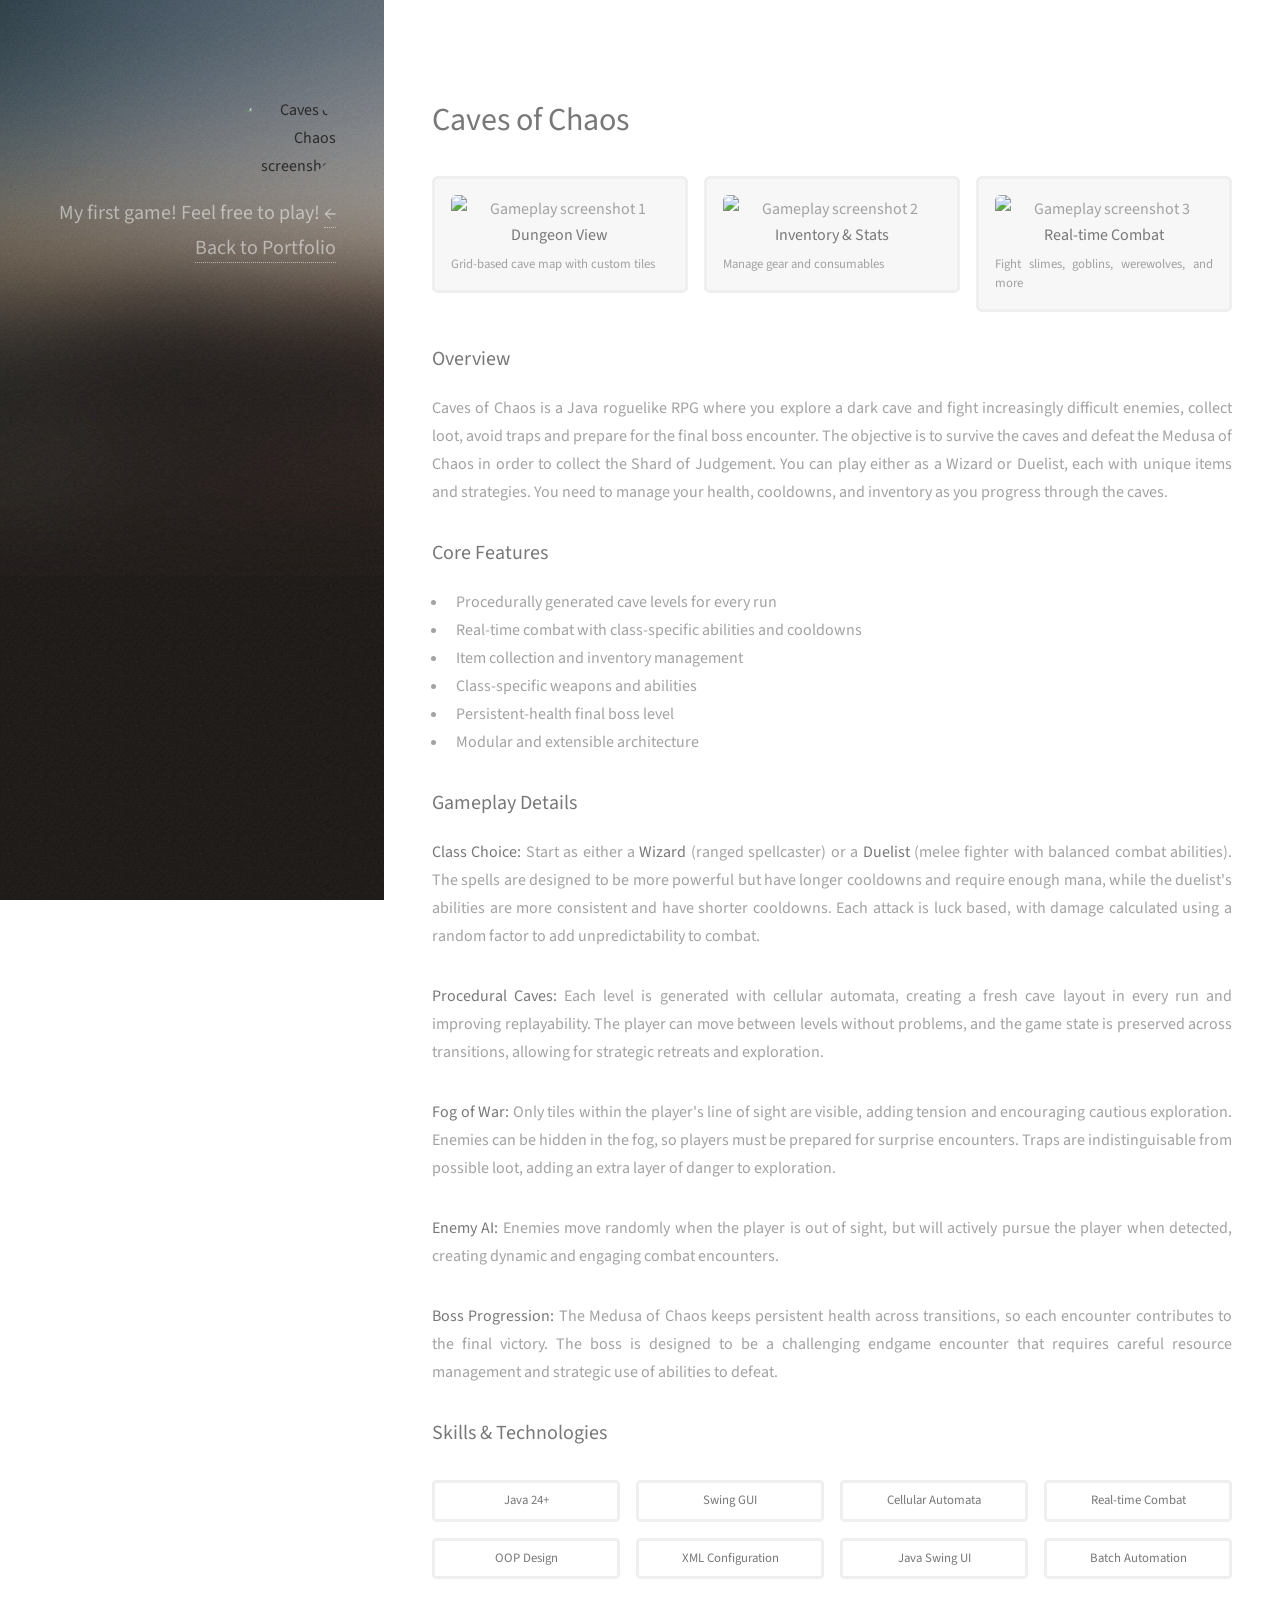
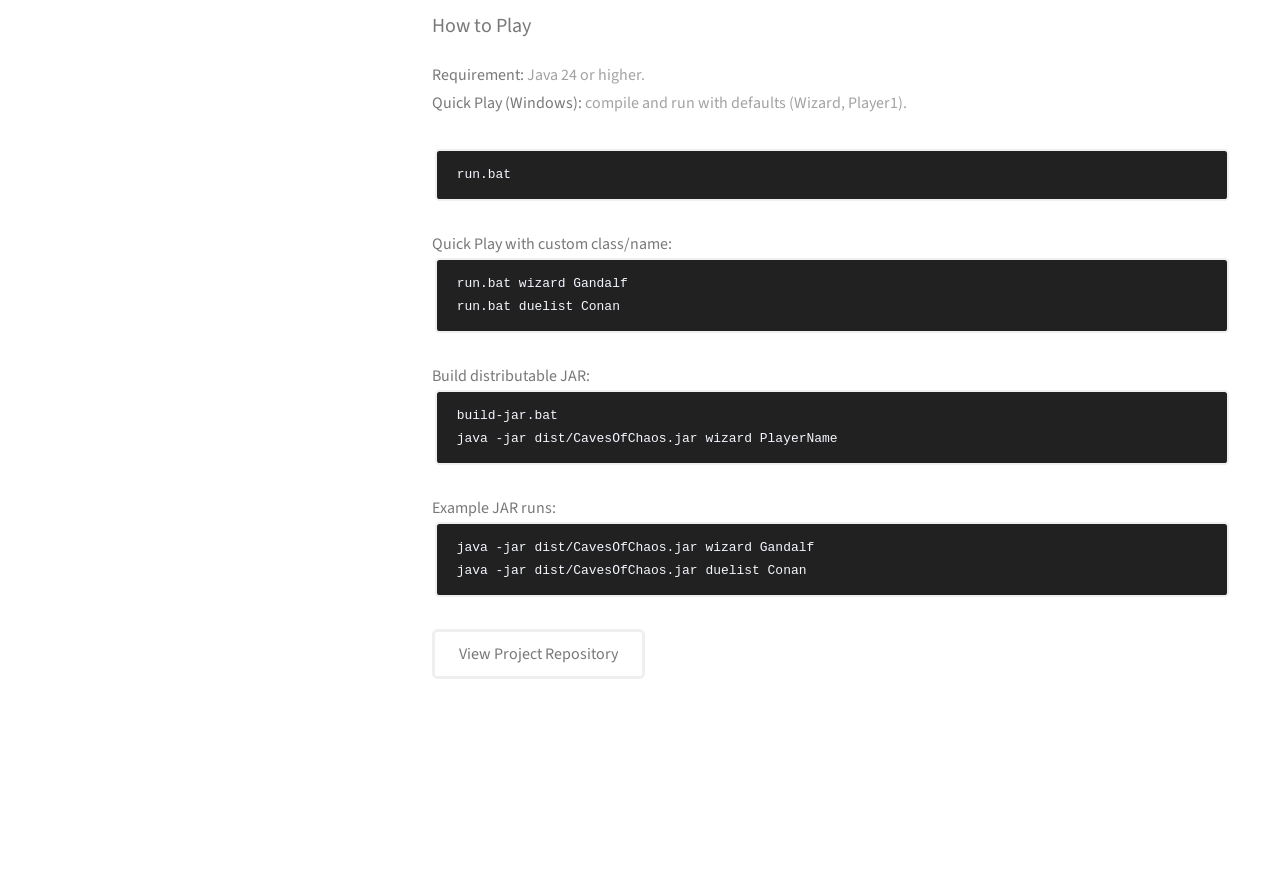
==== projects/caves-of-chaos.html @ 9eac9cd5 "Improve formatting and readability in How to Play section" ====
<!DOCTYPE HTML>
<html>
	<head>
		<title>Caves of Chaos - Java RPG Game</title>
		<meta charset="utf-8" />
		<meta name="viewport" content="width=device-width, initial-scale=1, user-scalable=no" />
		<link rel="stylesheet" href="../assets/css/main.css" />
	</head>
	<body class="is-preload">

		<!-- Header -->
		<header id="header">
			<div class="inner">
				<a href="../index.html" class="image avatar">
					<img src="../images/caves-of-chaos/icon.jpg" alt="Caves of Chaos screenshot" />
				</a>
				<h1>
					My first game! <br />
					Feel free to play! <br />
					<a href="../index.html">← Back to Portfolio</a>
				</h1>
			</div>
		</header>

		<!-- Main -->
		<div id="main">

			<!-- Project Details -->
			<section id="project">
				<div class="row">
					<!-- Right Column - Project Content -->
					<div class="col-12">
						<!-- Game Title -->
						<header class="major">
							<h2>Caves of Chaos</h2>
						</header>

						<!-- Screenshots (3 thumbnails in a row) -->
						<div class="row gtr-50 gtr-uniform">
							<article class="col-4 work-item">
									<a href="../images/caves-of-chaos/gameplay1.jpg" class="image fit thumb popup">
										<img src="../images/caves-of-chaos/gameplay1.jpg" alt="Gameplay screenshot 1" />
									<h3>Dungeon View</h3>
									<p>Grid‑based cave map with custom tiles</p>
								</a>
							</article>
							<article class="col-4 work-item">
									<a href="../images/caves-of-chaos/gameplay2.jpg" class="image fit thumb popup">
										<img src="../images/caves-of-chaos/gameplay2.jpg" alt="Gameplay screenshot 2" />
									<h3>Inventory & Stats</h3>
									<p>Manage gear and consumables</p>
								</a>
							</article>
							<article class="col-4 work-item">
									<a href="../images/caves-of-chaos/gameplay3.jpg" class="image fit thumb popup">
										<img src="../images/caves-of-chaos/gameplay3.jpg" alt="Gameplay screenshot 3" />
									<h3>Real-time Combat</h3>
									<p>Fight slimes, goblins, werewolves, and more</p>
								</a>
							</article>
						</div>

						<h3>Overview</h3>
						<p>
							Caves of Chaos is a Java roguelike RPG where you 
							explore a dark cave and fight increasingly difficult enemies, 
							collect loot, avoid traps and prepare for the final boss encounter. 
							The objective is to survive the caves and defeat the Medusa of Chaos
							in order to collect the Shard of Judgement.
							You can play either as a Wizard or Duelist, each with unique items and strategies.
							You need to manage your health, cooldowns, and inventory as you progress through the caves.
						</p>

						<h3>Core Features</h3>
						<ul>
							<li>Procedurally generated cave levels for every run</li>
							<li>Real-time combat with class-specific abilities and cooldowns</li>
							<li>Item collection and inventory management</li>
							<li>Class-specific weapons and abilities</li>
							<li>Persistent-health final boss level</li>
							<li>Modular and extensible architecture</li>
						</ul>

						<h3>Gameplay Details</h3>
						<p>
							<strong>Class Choice:</strong> 
							Start as either a <strong>Wizard</strong> (ranged spellcaster) 
							or a <strong>Duelist</strong> (melee fighter with balanced combat abilities).
							The spells are designed to be more powerful but have longer cooldowns and require
							enough mana, while the duelist's abilities are more consistent and have shorter cooldowns.
							Each attack is luck based, with damage calculated using a random factor to add unpredictability to combat.
						</p>
						<p>
							<strong>Procedural Caves:</strong> 
							Each level is generated with cellular automata, 
							creating a fresh cave layout in every run and improving replayability.
							The player can move between levels without problems, 
							and the game state is preserved across transitions, 
							allowing for strategic retreats and exploration.
						</p>
						<p>
							<strong>Fog of War:</strong> 
							Only tiles within the player's line of sight are visible, 
							adding tension and encouraging cautious exploration.
							Enemies can be hidden in the fog, so players must be prepared for surprise encounters.
							Traps are indistinguisable from possible loot, adding an extra layer of danger to exploration.
						</p>
						<p>
							<strong>Enemy AI:</strong> 
							Enemies move randomly when the player is out of sight, 
							but will actively pursue the player when detected, 
							creating dynamic and engaging combat encounters.
						</p>
						<p>
							<strong>Boss Progression:</strong> 
							The Medusa of Chaos keeps persistent health 
							across transitions, so each encounter contributes to the final victory.
							The boss is designed to be a challenging endgame encounter that 
							requires careful resource management and strategic use of abilities to defeat.
						</p>

						<!-- Skills as Buttons -->
						<h3>Skills & Technologies</h3>
						<p>
							<div class="row gtr-50 gtr-uniform">
							<div class="col-3 col-6-medium col-12-small">
								<a class="button small fit">Java 24+</a>
							</div>
							<div class="col-3 col-6-medium col-12-small">
								<a class="button small fit">Swing GUI</a>
							</div>
							<div class="col-3 col-6-medium col-12-small">
								<a class="button small fit">Cellular Automata</a>
							</div>
							<div class="col-3 col-6-medium col-12-small">
								<a class="button small fit">Real-time Combat</a>
							</div>
							<div class="col-3 col-6-medium col-12-small">
								<a class="button small fit">OOP Design</a>
							</div>
							<div class="col-3 col-6-medium col-12-small">
								<a class="button small fit">XML Configuration</a>
							</div>
							<div class="col-3 col-6-medium col-12-small">
								<a class="button small fit">Java Swing UI</a>
							</div>
							<div class="col-3 col-6-medium col-12-small">
								<a class="button small fit">Batch Automation</a>
							</div>
						</div>
						</p>
						
						<!-- How to Play -->
						<h3>How to Play</h3>
						<p><strong>Requirement:</strong> Java 24 or higher.<br />
						<strong>Quick Play (Windows):</strong> compile and run with defaults (Wizard, Player1).
						<pre><code class="language-bash">run.bat</code></pre>
						<strong>Quick Play with custom class/name:</strong>
						<pre><code class="language-bash">run.bat wizard Gandalf
run.bat duelist Conan</code></pre>
						<strong>Build distributable JAR:</strong>
						<pre><code class="language-bash">build-jar.bat
java -jar dist/CavesOfChaos.jar wizard PlayerName</code></pre>
						<strong>Example JAR runs:</strong>
						<pre><code class="language-bash">java -jar dist/CavesOfChaos.jar wizard Gandalf
java -jar dist/CavesOfChaos.jar duelist Conan</code></pre>
						</p>
						<ul class="actions">
							<li><a href="https://github.com/marrln/Caves-of-Chaos-JAVA-RPG-GAME" class="button">View Project Repository</a></li>
						</ul>
					</div>
				</div>
			</section>
		</div>

		<!-- Footer -->
			<footer id="footer">
				<div class="inner">
					<ul class="icons">
						<li><a href="https://github.com/marrln" class="icon brands fa-github"><span class="label">Github</span></a></li>
						<li><a href="https://linkedin.com/in/patsimariln" class="icon brands fa-linkedin"><span class="label">LinkedIn</span></a></li>
						<li><a href="mailto:mrlnpts@outlook.com" class="icon solid fa-envelope"><span class="label">Email</span></a></li>
					</ul>
					<ul class="copyright">
						<li>&copy; 2026 Maria Eleni Patsi</li><li>Design: <a href="http://html5up.net">HTML5 UP - Strata</a></li>
					</ul>
				</div>
			</footer>

		<!-- Scripts -->
			<script src="../assets/js/jquery.min.js"></script>
			<script src="../assets/js/jquery.poptrox.min.js"></script>
			<script src="../assets/js/browser.min.js"></script>
			<script src="../assets/js/breakpoints.min.js"></script>
			<script src="../assets/js/util.js"></script>
			<script src="../assets/js/main.js"></script>

	</body>
</html>
---- assets/css/main.css ----
@import url("fontawesome-all.min.css");
@import url("https://fonts.googleapis.com/css?family=Source+Sans+Pro:400,400italic");

/*
	Strata by HTML5 UP
	html5up.net | @ajlkn
	Free for personal and commercial use under the CCA 3.0 license (html5up.net/license)
*/

html, body, div, span, applet, object,
iframe, h1, h2, h3, h4, h5, h6, p, blockquote,
pre, a, abbr, acronym, address, big, cite,
code, del, dfn, em, img, ins, kbd, q, s, samp,
small, strike, strong, sub, sup, tt, var, b,
u, i, center, dl, dt, dd, ol, ul, li, fieldset,
form, label, legend, table, caption, tbody,
tfoot, thead, tr, th, td, article, aside,
canvas, details, embed, figure, figcaption,
footer, header, hgroup, menu, nav, output, ruby,
section, summary, time, mark, audio, video {
	margin: 0;
	padding: 0;
	border: 0;
	font-size: 100%;
	font: inherit;
	vertical-align: baseline;}

article, aside, details, figcaption, figure,
footer, header, hgroup, menu, nav, section {
	display: block;}

body {
	line-height: 1;
}

ol, ul {
	list-style: none;
}

blockquote, q {
	quotes: none;
}

	blockquote:before, blockquote:after, q:before, q:after {
		content: '';
		content: none;
	}

table {
	border-collapse: collapse;
	border-spacing: 0;
}

body {
	-webkit-text-size-adjust: none;
}

mark {
	background-color: transparent;
	color: inherit;
}

input::-moz-focus-inner {
	border: 0;
	padding: 0;
}

input, select, textarea {
	-moz-appearance: none;
	-webkit-appearance: none;
	-ms-appearance: none;
	appearance: none;
}

/* Basic */

	html {
		box-sizing: border-box;
	}

	*, *:before, *:after {
		box-sizing: inherit;
	}

	body {
		background: #fff;
	}

		body.is-preload *, body.is-preload *:before, body.is-preload *:after {
			-moz-animation: none !important;
			-webkit-animation: none !important;
			-ms-animation: none !important;
			animation: none !important;
			-moz-transition: none !important;
			-webkit-transition: none !important;
			-ms-transition: none !important;
			transition: none !important;
		}

	body, input, select, textarea {
		color: #a2a2a2;
		font-family: "Source Sans Pro", Helvetica, sans-serif;
		font-size: 16pt;
		font-weight: 400;
		line-height: 1.75em;
	}

	a {
		-moz-transition: color 0.2s ease-in-out, border-color 0.2s ease-in-out;
		-webkit-transition: color 0.2s ease-in-out, border-color 0.2s ease-in-out;
		-ms-transition: color 0.2s ease-in-out, border-color 0.2s ease-in-out;
		transition: color 0.2s ease-in-out, border-color 0.2s ease-in-out;
		border-bottom: dotted 1px;
		color: #2a2a2a;
		text-decoration: none;
	}

		a:hover {
			border-bottom-color: transparent;
			color: #2a2a2a !important;
			text-decoration: none;
		}

	strong, b {
		color: #787878;
		font-weight: 400;
	}

	em, i {
		font-style: italic;
	}

	p {
		margin: 0 0 2em 0;
	}

	h1, h2, h3, h4, h5, h6 {
		color: #787878;
		font-weight: 400;
		line-height: 1em;
		margin: 0 0 1em 0;
	}

		h1 a, h2 a, h3 a, h4 a, h5 a, h6 a {
			color: inherit;
			text-decoration: none;
		}

	h1 {
		font-size: 2em;
		line-height: 1.5em;
	}

	h2 {
		font-size: 1.5em;
		line-height: 1.5em;
	}

	h3 {
		font-size: 1.25em;
		line-height: 1.5em;
	}

	h4 {
		font-size: 1.1em;
		line-height: 1.5em;
	}

	h5 {
		font-size: 0.9em;
		line-height: 1.5em;
	}

	h6 {
		font-size: 0.7em;
		line-height: 1.5em;
	}

	sub {
		font-size: 0.8em;
		position: relative;
		top: 0.5em;
	}

	sup {
		font-size: 0.8em;
		position: relative;
		top: -0.5em;
	}

	hr {
		border: 0;
		border-bottom: solid 2px #efefef;
		margin: 2em 0;
	}

		hr.major {
			margin: 3em 0;
		}

	blockquote {
		border-left: solid 6px #efefef;
		font-style: italic;
		margin: 0 0 2em 0;
		padding: 0.5em 0 0.5em 1.5em;
	}

	code {
		background: #f7f7f7;
		border-radius: 0.35em;
		border: solid 2px #efefef;
		font-family: "Courier New", monospace;
		font-size: 0.9em;
		margin: 0 0.25em;
		padding: 0.25em 0.65em;
	}

	pre {
		-webkit-overflow-scrolling: touch;
		font-family: "Courier New", monospace;
		font-size: 0.9em;
		margin: 0 0 2em 0;
	}

		pre code {
			display: block;
			line-height: 1.75em;
			padding: 1em 1.5em;
			overflow-x: auto;
		}

		pre code.language-bash {
			background: #212122;
			border-radius: 0.35em;
			color: #f5f7ff;
			text-shadow: none;
		}

	.align-left {
		text-align: left;
	}

	.align-center {
		text-align: center;
	}

	.align-right {
		text-align: right;
	}

/* Container */

	.container {
		margin: 0 auto;
		max-width: calc(100% - 4em);
		width: 100%;
	}

		.container.xsmall {
			width: 25%;
		}

		.container.small {
			width: 50%;
		}

		.container.medium {
			width: 75%;
		}

		.container.large {
			width: 125%;
		}

		.container.xlarge {
			width: 150%;
		}

		.container.max {
			width: 100%;
		}

		@media screen and (max-width: 980px) {

			.container {
				width: 100% !important;
				max-width: 100% !important;
			}

		}

		@media screen and (max-width: 480px) {

			.container {
				max-width: calc(100% - 3em);
			}

		}

/* Row */

	.row {
		display: flex;
		flex-wrap: wrap;
		box-sizing: border-box;
		align-items: stretch;
	}

		.row > * {
			box-sizing: border-box;
		}

		.row.gtr-uniform > * > :last-child {
			margin-bottom: 0;
		}

		.row.aln-left {
			justify-content: flex-start;
		}

		.row.aln-center {
			justify-content: center;
		}

		.row.aln-right {
			justify-content: flex-end;
		}

		.row.aln-top {
			align-items: flex-start;
		}

		.row.aln-middle {
			align-items: center;
		}

		.row.aln-bottom {
			align-items: flex-end;
		}

		.row > .imp {
			order: -1;
		}

		.row > .col-1 {
			width: 8.33333%;
		}

		.row > .off-1 {
			margin-left: 8.33333%;
		}

		.row > .col-2 {
			width: 16.66667%;
		}

		.row > .off-2 {
			margin-left: 16.66667%;
		}

		.row > .col-3 {
			width: 25%;
		}

		.row > .off-3 {
			margin-left: 25%;
		}

		.row > .col-4 {
			width: 33.33333%;
		}

		.row > .off-4 {
			margin-left: 33.33333%;
		}

		.row > .col-5 {
			width: 41.66667%;
		}

		.row > .off-5 {
			margin-left: 41.66667%;
		}

		.row > .col-6 {
			width: 50%;
		}

		.row > .off-6 {
			margin-left: 50%;
		}

		.row > .col-7 {
			width: 58.33333%;
		}

		.row > .off-7 {
			margin-left: 58.33333%;
		}

		.row > .col-8 {
			width: 66.66667%;
		}

		.row > .off-8 {
			margin-left: 66.66667%;
		}

		.row > .col-9 {
			width: 75%;
		}

		.row > .off-9 {
			margin-left: 75%;
		}

		.row > .col-10 {
			width: 83.33333%;
		}

		.row > .off-10 {
			margin-left: 83.33333%;
		}

		.row > .col-11 {
			width: 91.66667%;
		}

		.row > .off-11 {
			margin-left: 91.66667%;
		}

		.row > .col-12 {
			width: 100%;
		}

		.row > .off-12 {
			margin-left: 100%;
		}

		.row.gtr-0 {
			margin-top: 0;
			margin-left: 0em;
		}

			.row.gtr-0 > * {
				padding: 0 0 0 0em;
			}

			.row.gtr-0.gtr-uniform {
				margin-top: 0em;
			}

				.row.gtr-0.gtr-uniform > * {
					padding-top: 0em;
				}

		.row.gtr-25 {
			margin-top: 0;
			margin-left: -0.625em;
		}

			.row.gtr-25 > * {
				padding: 0 0 0 0.625em;
			}

			.row.gtr-25.gtr-uniform {
				margin-top: -0.625em;
			}

				.row.gtr-25.gtr-uniform > * {
					padding-top: 0.625em;
				}

		.row.gtr-50 {
			margin-top: 0;
			margin-left: -1.25em;
		}

			.row.gtr-50 > * {
				padding: 0 0 0 1.25em;
			}

			.row.gtr-50.gtr-uniform {
				margin-top: -1.25em;
			}

				.row.gtr-50.gtr-uniform > * {
					padding-top: 1.25em;
				}

		.row {
			margin-top: 0;
			margin-left: -2.5em;
		}

			.row > * {
				padding: 0 0 0 2.5em;
			}

			.row.gtr-uniform {
				margin-top: -2.5em;
			}

				.row.gtr-uniform > * {
					padding-top: 2.5em;
				}

		.row.gtr-150 {
			margin-top: 0;
			margin-left: -3.75em;
		}

			.row.gtr-150 > * {
				padding: 0 0 0 3.75em;
			}

			.row.gtr-150.gtr-uniform {
				margin-top: -3.75em;
			}

				.row.gtr-150.gtr-uniform > * {
					padding-top: 3.75em;
				}

		.row.gtr-200 {
			margin-top: 0;
			margin-left: -5em;
		}

			.row.gtr-200 > * {
				padding: 0 0 0 5em;
			}

			.row.gtr-200.gtr-uniform {
				margin-top: -5em;
			}

				.row.gtr-200.gtr-uniform > * {
					padding-top: 5em;
				}

		@media screen and (max-width: 1800px) {

			.row {
				display: flex;
				flex-wrap: wrap;
				box-sizing: border-box;
				align-items: stretch;
			}

				.row > * {
					box-sizing: border-box;
				}

				.row.gtr-uniform > * > :last-child {
					margin-bottom: 0;
				}

				.row.aln-left {
					justify-content: flex-start;
				}

				.row.aln-center {
					justify-content: center;
				}

				.row.aln-right {
					justify-content: flex-end;
				}

				.row.aln-top {
					align-items: flex-start;
				}

				.row.aln-middle {
					align-items: center;
				}

				.row.aln-bottom {
					align-items: flex-end;
				}

				.row > .imp-xlarge {
					order: -1;
				}

				.row > .col-1-xlarge {
					width: 8.33333%;
				}

				.row > .off-1-xlarge {
					margin-left: 8.33333%;
				}

				.row > .col-2-xlarge {
					width: 16.66667%;
				}

				.row > .off-2-xlarge {
					margin-left: 16.66667%;
				}

				.row > .col-3-xlarge {
					width: 25%;
				}

				.row > .off-3-xlarge {
					margin-left: 25%;
				}

				.row > .col-4-xlarge {
					width: 33.33333%;
				}

				.row > .off-4-xlarge {
					margin-left: 33.33333%;
				}

				.row > .col-5-xlarge {
					width: 41.66667%;
				}

				.row > .off-5-xlarge {
					margin-left: 41.66667%;
				}

				.row > .col-6-xlarge {
					width: 50%;
				}

				.row > .off-6-xlarge {
					margin-left: 50%;
				}

				.row > .col-7-xlarge {
					width: 58.33333%;
				}

				.row > .off-7-xlarge {
					margin-left: 58.33333%;
				}

				.row > .col-8-xlarge {
					width: 66.66667%;
				}

				.row > .off-8-xlarge {
					margin-left: 66.66667%;
				}

				.row > .col-9-xlarge {
					width: 75%;
				}

				.row > .off-9-xlarge {
					margin-left: 75%;
				}

				.row > .col-10-xlarge {
					width: 83.33333%;
				}

				.row > .off-10-xlarge {
					margin-left: 83.33333%;
				}

				.row > .col-11-xlarge {
					width: 91.66667%;
				}

				.row > .off-11-xlarge {
					margin-left: 91.66667%;
				}

				.row > .col-12-xlarge {
					width: 100%;
				}

				.row > .off-12-xlarge {
					margin-left: 100%;
				}

				.row.gtr-0 {
					margin-top: 0;
					margin-left: 0em;
				}

					.row.gtr-0 > * {
						padding: 0 0 0 0em;
					}

					.row.gtr-0.gtr-uniform {
						margin-top: 0em;
					}

						.row.gtr-0.gtr-uniform > * {
							padding-top: 0em;
						}

				.row.gtr-25 {
					margin-top: 0;
					margin-left: -0.625em;
				}

					.row.gtr-25 > * {
						padding: 0 0 0 0.625em;
					}

					.row.gtr-25.gtr-uniform {
						margin-top: -0.625em;
					}

						.row.gtr-25.gtr-uniform > * {
							padding-top: 0.625em;
						}

				.row.gtr-50 {
					margin-top: 0;
					margin-left: -1.25em;
				}

					.row.gtr-50 > * {
						padding: 0 0 0 1.25em;
					}

					.row.gtr-50.gtr-uniform {
						margin-top: -1.25em;
					}

						.row.gtr-50.gtr-uniform > * {
							padding-top: 1.25em;
						}

				.row {
					margin-top: 0;
					margin-left: -2.5em;
				}

					.row > * {
						padding: 0 0 0 2.5em;
					}

					.row.gtr-uniform {
						margin-top: -2.5em;
					}

						.row.gtr-uniform > * {
							padding-top: 2.5em;
						}

				.row.gtr-150 {
					margin-top: 0;
					margin-left: -3.75em;
				}

					.row.gtr-150 > * {
						padding: 0 0 0 3.75em;
					}

					.row.gtr-150.gtr-uniform {
						margin-top: -3.75em;
					}

						.row.gtr-150.gtr-uniform > * {
							padding-top: 3.75em;
						}

				.row.gtr-200 {
					margin-top: 0;
					margin-left: -5em;
				}

					.row.gtr-200 > * {
						padding: 0 0 0 5em;
					}

					.row.gtr-200.gtr-uniform {
						margin-top: -5em;
					}

						.row.gtr-200.gtr-uniform > * {
							padding-top: 5em;
						}

		}

		@media screen and (max-width: 1280px) {

			.row {
				display: flex;
				flex-wrap: wrap;
				box-sizing: border-box;
				align-items: stretch;
			}

				.row > * {
					box-sizing: border-box;
				}

				.row.gtr-uniform > * > :last-child {
					margin-bottom: 0;
				}

				.row.aln-left {
					justify-content: flex-start;
				}

				.row.aln-center {
					justify-content: center;
				}

				.row.aln-right {
					justify-content: flex-end;
				}

				.row.aln-top {
					align-items: flex-start;
				}

				.row.aln-middle {
					align-items: center;
				}

				.row.aln-bottom {
					align-items: flex-end;
				}

				.row > .imp-large {
					order: -1;
				}

				.row > .col-1-large {
					width: 8.33333%;
				}

				.row > .off-1-large {
					margin-left: 8.33333%;
				}

				.row > .col-2-large {
					width: 16.66667%;
				}

				.row > .off-2-large {
					margin-left: 16.66667%;
				}

				.row > .col-3-large {
					width: 25%;
				}

				.row > .off-3-large {
					margin-left: 25%;
				}

				.row > .col-4-large {
					width: 33.33333%;
				}

				.row > .off-4-large {
					margin-left: 33.33333%;
				}

				.row > .col-5-large {
					width: 41.66667%;
				}

				.row > .off-5-large {
					margin-left: 41.66667%;
				}

				.row > .col-6-large {
					width: 50%;
				}

				.row > .off-6-large {
					margin-left: 50%;
				}

				.row > .col-7-large {
					width: 58.33333%;
				}

				.row > .off-7-large {
					margin-left: 58.33333%;
				}

				.row > .col-8-large {
					width: 66.66667%;
				}

				.row > .off-8-large {
					margin-left: 66.66667%;
				}

				.row > .col-9-large {
					width: 75%;
				}

				.row > .off-9-large {
					margin-left: 75%;
				}

				.row > .col-10-large {
					width: 83.33333%;
				}

				.row > .off-10-large {
					margin-left: 83.33333%;
				}

				.row > .col-11-large {
					width: 91.66667%;
				}

				.row > .off-11-large {
					margin-left: 91.66667%;
				}

				.row > .col-12-large {
					width: 100%;
				}

				.row > .off-12-large {
					margin-left: 100%;
				}

				.row.gtr-0 {
					margin-top: 0;
					margin-left: 0em;
				}

					.row.gtr-0 > * {
						padding: 0 0 0 0em;
					}

					.row.gtr-0.gtr-uniform {
						margin-top: 0em;
					}

						.row.gtr-0.gtr-uniform > * {
							padding-top: 0em;
						}

				.row.gtr-25 {
					margin-top: 0;
					margin-left: -0.5em;
				}

					.row.gtr-25 > * {
						padding: 0 0 0 0.5em;
					}

					.row.gtr-25.gtr-uniform {
						margin-top: -0.5em;
					}

						.row.gtr-25.gtr-uniform > * {
							padding-top: 0.5em;
						}

				.row.gtr-50 {
					margin-top: 0;
					margin-left: -1em;
				}

					.row.gtr-50 > * {
						padding: 0 0 0 1em;
					}

					.row.gtr-50.gtr-uniform {
						margin-top: -1em;
					}

						.row.gtr-50.gtr-uniform > * {
							padding-top: 1em;
						}

				.row {
					margin-top: 0;
					margin-left: -2em;
				}

					.row > * {
						padding: 0 0 0 2em;
					}

					.row.gtr-uniform {
						margin-top: -2em;
					}

						.row.gtr-uniform > * {
							padding-top: 2em;
						}

				.row.gtr-150 {
					margin-top: 0;
					margin-left: -3em;
				}

					.row.gtr-150 > * {
						padding: 0 0 0 3em;
					}

					.row.gtr-150.gtr-uniform {
						margin-top: -3em;
					}

						.row.gtr-150.gtr-uniform > * {
							padding-top: 3em;
						}

				.row.gtr-200 {
					margin-top: 0;
					margin-left: -4em;
				}

					.row.gtr-200 > * {
						padding: 0 0 0 4em;
					}

					.row.gtr-200.gtr-uniform {
						margin-top: -4em;
					}

						.row.gtr-200.gtr-uniform > * {
							padding-top: 4em;
						}

		}

		@media screen and (max-width: 980px) {

			.row {
				display: flex;
				flex-wrap: wrap;
				box-sizing: border-box;
				align-items: stretch;
			}

				.row > * {
					box-sizing: border-box;
				}

				.row.gtr-uniform > * > :last-child {
					margin-bottom: 0;
				}

				.row.aln-left {
					justify-content: flex-start;
				}

				.row.aln-center {
					justify-content: center;
				}

				.row.aln-right {
					justify-content: flex-end;
				}

				.row.aln-top {
					align-items: flex-start;
				}

				.row.aln-middle {
					align-items: center;
				}

				.row.aln-bottom {
					align-items: flex-end;
				}

				.row > .imp-medium {
					order: -1;
				}

				.row > .col-1-medium {
					width: 8.33333%;
				}

				.row > .off-1-medium {
					margin-left: 8.33333%;
				}

				.row > .col-2-medium {
					width: 16.66667%;
				}

				.row > .off-2-medium {
					margin-left: 16.66667%;
				}

				.row > .col-3-medium {
					width: 25%;
				}

				.row > .off-3-medium {
					margin-left: 25%;
				}

				.row > .col-4-medium {
					width: 33.33333%;
				}

				.row > .off-4-medium {
					margin-left: 33.33333%;
				}

				.row > .col-5-medium {
					width: 41.66667%;
				}

				.row > .off-5-medium {
					margin-left: 41.66667%;
				}

				.row > .col-6-medium {
					width: 50%;
				}

				.row > .off-6-medium {
					margin-left: 50%;
				}

				.row > .col-7-medium {
					width: 58.33333%;
				}

				.row > .off-7-medium {
					margin-left: 58.33333%;
				}

				.row > .col-8-medium {
					width: 66.66667%;
				}

				.row > .off-8-medium {
					margin-left: 66.66667%;
				}

				.row > .col-9-medium {
					width: 75%;
				}

				.row > .off-9-medium {
					margin-left: 75%;
				}

				.row > .col-10-medium {
					width: 83.33333%;
				}

				.row > .off-10-medium {
					margin-left: 83.33333%;
				}

				.row > .col-11-medium {
					width: 91.66667%;
				}

				.row > .off-11-medium {
					margin-left: 91.66667%;
				}

				.row > .col-12-medium {
					width: 100%;
				}

				.row > .off-12-medium {
					margin-left: 100%;
				}

				.row.gtr-0 {
					margin-top: 0;
					margin-left: 0em;
				}

					.row.gtr-0 > * {
						padding: 0 0 0 0em;
					}

					.row.gtr-0.gtr-uniform {
						margin-top: 0em;
					}

						.row.gtr-0.gtr-uniform > * {
							padding-top: 0em;
						}

				.row.gtr-25 {
					margin-top: 0;
					margin-left: -0.5em;
				}

					.row.gtr-25 > * {
						padding: 0 0 0 0.5em;
					}

					.row.gtr-25.gtr-uniform {
						margin-top: -0.5em;
					}

						.row.gtr-25.gtr-uniform > * {
							padding-top: 0.5em;
						}

				.row.gtr-50 {
					margin-top: 0;
					margin-left: -1em;
				}

					.row.gtr-50 > * {
						padding: 0 0 0 1em;
					}

					.row.gtr-50.gtr-uniform {
						margin-top: -1em;
					}

						.row.gtr-50.gtr-uniform > * {
							padding-top: 1em;
						}

				.row {
					margin-top: 0;
					margin-left: -2em;
				}

					.row > * {
						padding: 0 0 0 2em;
					}

					.row.gtr-uniform {
						margin-top: -2em;
					}

						.row.gtr-uniform > * {
							padding-top: 2em;
						}

				.row.gtr-150 {
					margin-top: 0;
					margin-left: -3em;
				}

					.row.gtr-150 > * {
						padding: 0 0 0 3em;
					}

					.row.gtr-150.gtr-uniform {
						margin-top: -3em;
					}

						.row.gtr-150.gtr-uniform > * {
							padding-top: 3em;
						}

				.row.gtr-200 {
					margin-top: 0;
					margin-left: -4em;
				}

					.row.gtr-200 > * {
						padding: 0 0 0 4em;
					}

					.row.gtr-200.gtr-uniform {
						margin-top: -4em;
					}

						.row.gtr-200.gtr-uniform > * {
							padding-top: 4em;
						}

		}

		@media screen and (max-width: 736px) {

			.row {
				display: flex;
				flex-wrap: wrap;
				box-sizing: border-box;
				align-items: stretch;
			}

				.row > * {
					box-sizing: border-box;
				}

				.row.gtr-uniform > * > :last-child {
					margin-bottom: 0;
				}

				.row.aln-left {
					justify-content: flex-start;
				}

				.row.aln-center {
					justify-content: center;
				}

				.row.aln-right {
					justify-content: flex-end;
				}

				.row.aln-top {
					align-items: flex-start;
				}

				.row.aln-middle {
					align-items: center;
				}

				.row.aln-bottom {
					align-items: flex-end;
				}

				.row > .imp-small {
					order: -1;
				}

				.row > .col-1-small {
					width: 8.33333%;
				}

				.row > .off-1-small {
					margin-left: 8.33333%;
				}

				.row > .col-2-small {
					width: 16.66667%;
				}

				.row > .off-2-small {
					margin-left: 16.66667%;
				}

				.row > .col-3-small {
					width: 25%;
				}

				.row > .off-3-small {
					margin-left: 25%;
				}

				.row > .col-4-small {
					width: 33.33333%;
				}

				.row > .off-4-small {
					margin-left: 33.33333%;
				}

				.row > .col-5-small {
					width: 41.66667%;
				}

				.row > .off-5-small {
					margin-left: 41.66667%;
				}

				.row > .col-6-small {
					width: 50%;
				}

				.row > .off-6-small {
					margin-left: 50%;
				}

				.row > .col-7-small {
					width: 58.33333%;
				}

				.row > .off-7-small {
					margin-left: 58.33333%;
				}

				.row > .col-8-small {
					width: 66.66667%;
				}

				.row > .off-8-small {
					margin-left: 66.66667%;
				}

				.row > .col-9-small {
					width: 75%;
				}

				.row > .off-9-small {
					margin-left: 75%;
				}

				.row > .col-10-small {
					width: 83.33333%;
				}

				.row > .off-10-small {
					margin-left: 83.33333%;
				}

				.row > .col-11-small {
					width: 91.66667%;
				}

				.row > .off-11-small {
					margin-left: 91.66667%;
				}

				.row > .col-12-small {
					width: 100%;
				}

				.row > .off-12-small {
					margin-left: 100%;
				}

				.row.gtr-0 {
					margin-top: 0;
					margin-left: 0em;
				}

					.row.gtr-0 > * {
						padding: 0 0 0 0em;
					}

					.row.gtr-0.gtr-uniform {
						margin-top: 0em;
					}

						.row.gtr-0.gtr-uniform > * {
							padding-top: 0em;
						}

				.row.gtr-25 {
					margin-top: 0;
					margin-left: -0.375em;
				}

					.row.gtr-25 > * {
						padding: 0 0 0 0.375em;
					}

					.row.gtr-25.gtr-uniform {
						margin-top: -0.375em;
					}

						.row.gtr-25.gtr-uniform > * {
							padding-top: 0.375em;
						}

				.row.gtr-50 {
					margin-top: 0;
					margin-left: -0.75em;
				}

					.row.gtr-50 > * {
						padding: 0 0 0 0.75em;
					}

					.row.gtr-50.gtr-uniform {
						margin-top: -0.75em;
					}

						.row.gtr-50.gtr-uniform > * {
							padding-top: 0.75em;
						}

				.row {
					margin-top: 0;
					margin-left: -1.5em;
				}

					.row > * {
						padding: 0 0 0 1.5em;
					}

					.row.gtr-uniform {
						margin-top: -1.5em;
					}

						.row.gtr-uniform > * {
							padding-top: 1.5em;
						}

				.row.gtr-150 {
					margin-top: 0;
					margin-left: -2.25em;
				}

					.row.gtr-150 > * {
						padding: 0 0 0 2.25em;
					}

					.row.gtr-150.gtr-uniform {
						margin-top: -2.25em;
					}

						.row.gtr-150.gtr-uniform > * {
							padding-top: 2.25em;
						}

				.row.gtr-200 {
					margin-top: 0;
					margin-left: -3em;
				}

					.row.gtr-200 > * {
						padding: 0 0 0 3em;
					}

					.row.gtr-200.gtr-uniform {
						margin-top: -3em;
					}

						.row.gtr-200.gtr-uniform > * {
							padding-top: 3em;
						}

		}

		@media screen and (max-width: 480px) {

			.row {
				display: flex;
				flex-wrap: wrap;
				box-sizing: border-box;
				align-items: stretch;
			}

				.row > * {
					box-sizing: border-box;
				}

				.row.gtr-uniform > * > :last-child {
					margin-bottom: 0;
				}

				.row.aln-left {
					justify-content: flex-start;
				}

				.row.aln-center {
					justify-content: center;
				}

				.row.aln-right {
					justify-content: flex-end;
				}

				.row.aln-top {
					align-items: flex-start;
				}

				.row.aln-middle {
					align-items: center;
				}

				.row.aln-bottom {
					align-items: flex-end;
				}

				.row > .imp-xsmall {
					order: -1;
				}

				.row > .col-1-xsmall {
					width: 8.33333%;
				}

				.row > .off-1-xsmall {
					margin-left: 8.33333%;
				}

				.row > .col-2-xsmall {
					width: 16.66667%;
				}

				.row > .off-2-xsmall {
					margin-left: 16.66667%;
				}

				.row > .col-3-xsmall {
					width: 25%;
				}

				.row > .off-3-xsmall {
					margin-left: 25%;
				}

				.row > .col-4-xsmall {
					width: 33.33333%;
				}

				.row > .off-4-xsmall {
					margin-left: 33.33333%;
				}

				.row > .col-5-xsmall {
					width: 41.66667%;
				}

				.row > .off-5-xsmall {
					margin-left: 41.66667%;
				}

				.row > .col-6-xsmall {
					width: 50%;
				}

				.row > .off-6-xsmall {
					margin-left: 50%;
				}

				.row > .col-7-xsmall {
					width: 58.33333%;
				}

				.row > .off-7-xsmall {
					margin-left: 58.33333%;
				}

				.row > .col-8-xsmall {
					width: 66.66667%;
				}

				.row > .off-8-xsmall {
					margin-left: 66.66667%;
				}

				.row > .col-9-xsmall {
					width: 75%;
				}

				.row > .off-9-xsmall {
					margin-left: 75%;
				}

				.row > .col-10-xsmall {
					width: 83.33333%;
				}

				.row > .off-10-xsmall {
					margin-left: 83.33333%;
				}

				.row > .col-11-xsmall {
					width: 91.66667%;
				}

				.row > .off-11-xsmall {
					margin-left: 91.66667%;
				}

				.row > .col-12-xsmall {
					width: 100%;
				}

				.row > .off-12-xsmall {
					margin-left: 100%;
				}

				.row.gtr-0 {
					margin-top: 0;
					margin-left: 0em;
				}

					.row.gtr-0 > * {
						padding: 0 0 0 0em;
					}

					.row.gtr-0.gtr-uniform {
						margin-top: 0em;
					}

						.row.gtr-0.gtr-uniform > * {
							padding-top: 0em;
						}

				.row.gtr-25 {
					margin-top: 0;
					margin-left: -0.375em;
				}

					.row.gtr-25 > * {
						padding: 0 0 0 0.375em;
					}

					.row.gtr-25.gtr-uniform {
						margin-top: -0.375em;
					}

						.row.gtr-25.gtr-uniform > * {
							padding-top: 0.375em;
						}

				.row.gtr-50 {
					margin-top: 0;
					margin-left: -0.75em;
				}

					.row.gtr-50 > * {
						padding: 0 0 0 0.75em;
					}

					.row.gtr-50.gtr-uniform {
						margin-top: -0.75em;
					}

						.row.gtr-50.gtr-uniform > * {
							padding-top: 0.75em;
						}

				.row {
					margin-top: 0;
					margin-left: -1.5em;
				}

					.row > * {
						padding: 0 0 0 1.5em;
					}

					.row.gtr-uniform {
						margin-top: -1.5em;
					}

						.row.gtr-uniform > * {
							padding-top: 1.5em;
						}

				.row.gtr-150 {
					margin-top: 0;
					margin-left: -2.25em;
				}

					.row.gtr-150 > * {
						padding: 0 0 0 2.25em;
					}

					.row.gtr-150.gtr-uniform {
						margin-top: -2.25em;
					}

						.row.gtr-150.gtr-uniform > * {
							padding-top: 2.25em;
						}

				.row.gtr-200 {
					margin-top: 0;
					margin-left: -3em;
				}

					.row.gtr-200 > * {
						padding: 0 0 0 3em;
					}

					.row.gtr-200.gtr-uniform {
						margin-top: -3em;
					}

						.row.gtr-200.gtr-uniform > * {
							padding-top: 3em;
						}

		}

/* Section/Article */

	section.special, article.special {
		text-align: center;
	}

	header p {
		color: #b2b2b2;
		position: relative;
		margin: 0 0 1.5em 0;
	}

	header h2 + p {
		font-size: 1.25em;
		margin-top: -1em;
		line-height: 1.5em;
	}

	header h3 + p {
		font-size: 1.1em;
		margin-top: -0.8em;
		line-height: 1.5em;
	}

	header h4 + p,
	header h5 + p,
	header h6 + p {
		font-size: 0.9em;
		margin-top: -0.6em;
		line-height: 1.5em;
	}

	header.major h2 {
		font-size: 2em;
	}

/* Form */

	form {
		margin: 0 0 2em 0;
	}

	label {
		color: #787878;
		display: block;
		font-size: 0.9em;
		font-weight: 400;
		margin: 0 0 1em 0;
	}

	input[type="text"],
	input[type="password"],
	input[type="email"],
	select,
	textarea {
		-moz-appearance: none;
		-webkit-appearance: none;
		-ms-appearance: none;
		appearance: none;
		background: #f7f7f7;
		border-radius: 0.35em;
		border: solid 2px transparent;
		color: inherit;
		display: block;
		outline: 0;
		padding: 0 0.75em;
		text-decoration: none;
		width: 100%;
	}

		input[type="text"]:invalid,
		input[type="password"]:invalid,
		input[type="email"]:invalid,
		select:invalid,
		textarea:invalid {
			box-shadow: none;
		}

		input[type="text"]:focus,
		input[type="password"]:focus,
		input[type="email"]:focus,
		select:focus,
		textarea:focus {
			border-color: #2a2a2a;
		}

	select {
		background-image: url("data:image/svg+xml;charset=utf8,%3Csvg xmlns='http://www.w3.org/2000/svg' width='40' height='40' preserveAspectRatio='none' viewBox='0 0 40 40'%3E%3Cpath d='M9.4,12.3l10.4,10.4l10.4-10.4c0.2-0.2,0.5-0.4,0.9-0.4c0.3,0,0.6,0.1,0.9,0.4l3.3,3.3c0.2,0.2,0.4,0.5,0.4,0.9 c0,0.4-0.1,0.6-0.4,0.9L20.7,31.9c-0.2,0.2-0.5,0.4-0.9,0.4c-0.3,0-0.6-0.1-0.9-0.4L4.3,17.3c-0.2-0.2-0.4-0.5-0.4-0.9 c0-0.4,0.1-0.6,0.4-0.9l3.3-3.3c0.2-0.2,0.5-0.4,0.9-0.4S9.1,12.1,9.4,12.3z' fill='%23dfdfdf' /%3E%3C/svg%3E");
		background-size: 1.25rem;
		background-repeat: no-repeat;
		background-position: calc(100% - 1rem) center;
		height: 2.75em;
		padding-right: 2.75em;
		text-overflow: ellipsis;
	}

		select option {
			color: #787878;
			background: #fff;
		}

		select:focus::-ms-value {
			background-color: transparent;
		}

		select::-ms-expand {
			display: none;
		}

	input[type="text"],
	input[type="password"],
	input[type="email"],
	select {
		height: 2.75em;
	}

	textarea {
		padding: 0.75em;
	}

	input[type="checkbox"],
	input[type="radio"] {
		-moz-appearance: none;
		-webkit-appearance: none;
		-ms-appearance: none;
		appearance: none;
		display: block;
		float: left;
		margin-right: -2em;
		opacity: 0;
		width: 1em;
		z-index: -1;
	}

		input[type="checkbox"] + label,
		input[type="radio"] + label {
			text-decoration: none;
			color: #a2a2a2;
			cursor: pointer;
			display: inline-block;
			font-size: 1em;
			font-weight: 400;
			padding-left: 2.4em;
			padding-right: 0.75em;
			position: relative;
		}

			input[type="checkbox"] + label:before,
			input[type="radio"] + label:before {
				-moz-osx-font-smoothing: grayscale;
				-webkit-font-smoothing: antialiased;
				display: inline-block;
				font-style: normal;
				font-variant: normal;
				text-rendering: auto;
				line-height: 1;
				text-transform: none !important;
				font-family: 'Font Awesome 5 Free';
				font-weight: 900;
			}

			input[type="checkbox"] + label:before,
			input[type="radio"] + label:before {
				background: #f7f7f7;
				border-radius: 0.35em;
				border: solid 2px transparent;
				content: '';
				display: inline-block;
				font-size: 0.8em;
				height: 2.0625em;
				left: 0;
				line-height: 1.85625em;
				position: absolute;
				text-align: center;
				top: 0;
				width: 2.0625em;
			}

		input[type="checkbox"]:checked + label:before,
		input[type="radio"]:checked + label:before {
			background: #787878;
			border-color: #787878;
			color: #fff;
			content: '\f00c';
		}

		input[type="checkbox"]:focus + label:before,
		input[type="radio"]:focus + label:before {
			border-color: #2a2a2a;
		}

	input[type="checkbox"] + label:before {
		border-radius: 0.35em;
	}

	input[type="radio"] + label:before {
		border-radius: 100%;
	}

	::-webkit-input-placeholder {
		color: #b2b2b2 !important;
		opacity: 1.0;
	}

	:-moz-placeholder {
		color: #b2b2b2 !important;
		opacity: 1.0;
	}

	::-moz-placeholder {
		color: #b2b2b2 !important;
		opacity: 1.0;
	}

	:-ms-input-placeholder {
		color: #b2b2b2 !important;
		opacity: 1.0;
	}

/* Box */

	.box {
		border-radius: 0.35em;
		border: solid 2px #efefef;
		margin-bottom: 2em;
		padding: 1.5em;
	}

		.box > :last-child,
		.box > :last-child > :last-child,
		.box > :last-child > :last-child > :last-child {
			margin-bottom: 0;
		}

		.box.alt {
			border: 0;
			border-radius: 0;
			padding: 0;
		}

/* Icon */

	.icon {
		text-decoration: none;
		border-bottom: none;
		position: relative;
	}

		.icon:before {
			-moz-osx-font-smoothing: grayscale;
			-webkit-font-smoothing: antialiased;
			display: inline-block;
			font-style: normal;
			font-variant: normal;
			text-rendering: auto;
			line-height: 1;
			text-transform: none !important;
			font-family: 'Font Awesome 5 Free';
			font-weight: 400;
		}

		.icon > .label {
			display: none;
		}

		.icon:before {
			line-height: inherit;
		}

		.icon.solid:before {
			font-weight: 900;
		}

		.icon.brands:before {
			font-family: 'Font Awesome 5 Brands';
		}

/* Image */

	.image {
		border-radius: 0.35em;
		border: 0;
		display: inline-block;
		position: relative;
	}

		.image:before {
			-moz-transition: opacity 0.2s ease-in-out;
			-webkit-transition: opacity 0.2s ease-in-out;
			-ms-transition: opacity 0.2s ease-in-out;
			transition: opacity 0.2s ease-in-out;
			background: url("images/overlay.png");
			border-radius: 0.35em;
			content: '';
			display: block;
			height: 100%;
			left: 0;
			opacity: 0.5;
			position: absolute;
			top: 0;
			width: 100%;
		}

		.image.thumb {
			text-align: center;
		}

			.image.thumb:after {
				-moz-transition: opacity 0.2s ease-in-out;
				-webkit-transition: opacity 0.2s ease-in-out;
				-ms-transition: opacity 0.2s ease-in-out;
				transition: opacity 0.2s ease-in-out;
				border-radius: 0.35em;
				border: solid 3px rgba(255, 255, 255, 0.5);
				color: #fff;
				content: 'View';
				display: inline-block;
				font-size: 0.8em;
				font-weight: 400;
				left: 50%;
				line-height: 2.25em;
				margin: -1.25em 0 0 -3em;
				opacity: 0;
				padding: 0 1.5em;
				position: absolute;
				text-align: center;
				text-decoration: none;
				top: 50%;
				white-space: nowrap;
			}

			.image.thumb:hover:after {
				opacity: 1.0;
			}

			.image.thumb:hover:before {
				background: url("images/overlay.png"), url("images/overlay.png");
				opacity: 1.0;
			}

		.image img {
			border-radius: 0.35em;
			display: block;
		}

		.image.left {
			float: left;
			margin: 0 1.5em 1em 0;
			top: 0.25em;
		}

		.image.right {
			float: right;
			margin: 0 0 1em 1.5em;
			top: 0.25em;
		}

		.image.left, .image.right {
			max-width: 40%;
		}

			.image.left img, .image.right img {
				width: 100%;
			}

		.image.fit {
			display: block;
			margin: 0 0 2em 0;
			width: 100%;
		}

			.image.fit img {
				width: 100%;
			}

		.image.avatar {
			border-radius: 100%;
		}

			.image.avatar:before {
				display: none;
			}

			.image.avatar img {
				border-radius: 100%;
				width: 100%;
			}

/* List */

	ol {
		list-style: decimal;
		margin: 0 0 2em 0;
		padding-left: 1.25em;
	}

		ol li {
			padding-left: 0.25em;
		}

	ul {
		list-style: disc;
		margin: 0 0 2em 0;
		padding-left: 1em;
	}

		ul li {
			padding-left: 0.5em;
		}

		ul.alt {
			list-style: none;
			padding-left: 0;
		}

			ul.alt li {
				border-top: solid 2px #efefef;
				padding: 0.5em 0;
			}

				ul.alt li:first-child {
					border-top: 0;
					padding-top: 0;
				}

	dl {
		margin: 0 0 2em 0;
	}

/* Icons */

	ul.icons {
		cursor: default;
		list-style: none;
		padding-left: 0;
	}

		ul.icons li {
			display: inline-block;
			padding: 0 1em 0 0;
		}

			ul.icons li:last-child {
				padding-right: 0;
			}

			ul.icons li .icon:before {
				font-size: 1.5em;
			}

/* Labeled Icons */

	ul.labeled-icons {
		list-style: none;
		padding: 0;
	}

		ul.labeled-icons li {
			line-height: 1.75em;
			margin: 1.5em 0 0 0;
			padding-left: 2.25em;
			position: relative;
		}

			ul.labeled-icons li:first-child {
				margin-top: 0;
			}

			ul.labeled-icons li a {
				color: inherit;
			}

			ul.labeled-icons li h3 {
				color: #b2b2b2;
				left: 0;
				position: absolute;
				text-align: center;
				top: 0;
				width: 1em;
			}

/* Actions */

	ul.actions {
		display: -moz-flex;
		display: -webkit-flex;
		display: -ms-flex;
		display: flex;
		cursor: default;
		list-style: none;
		margin-left: -1em;
		padding-left: 0;
	}

		ul.actions li {
			padding: 0 0 0 1em;
			vertical-align: middle;
		}

		ul.actions.special {
			-moz-justify-content: center;
			-webkit-justify-content: center;
			-ms-justify-content: center;
			justify-content: center;
			width: 100%;
			margin-left: 0;
		}

			ul.actions.special li:first-child {
				padding-left: 0;
			}

		ul.actions.stacked {
			-moz-flex-direction: column;
			-webkit-flex-direction: column;
			-ms-flex-direction: column;
			flex-direction: column;
			margin-left: 0;
		}

			ul.actions.stacked li {
				padding: 1.3em 0 0 0;
			}

				ul.actions.stacked li:first-child {
					padding-top: 0;
				}

		ul.actions.fit {
			width: calc(100% + 1em);
		}

			ul.actions.fit li {
				-moz-flex-grow: 1;
				-webkit-flex-grow: 1;
				-ms-flex-grow: 1;
				flex-grow: 1;
				-moz-flex-shrink: 1;
				-webkit-flex-shrink: 1;
				-ms-flex-shrink: 1;
				flex-shrink: 1;
				width: 100%;
			}

				ul.actions.fit li > * {
					width: 100%;
				}

			ul.actions.fit.stacked {
				width: 100%;
			}

		@media screen and (max-width: 480px) {

			ul.actions:not(.fixed) {
				-moz-flex-direction: column;
				-webkit-flex-direction: column;
				-ms-flex-direction: column;
				flex-direction: column;
				margin-left: 0;
				width: 100% !important;
			}

				ul.actions:not(.fixed) li {
					-moz-flex-grow: 1;
					-webkit-flex-grow: 1;
					-ms-flex-grow: 1;
					flex-grow: 1;
					-moz-flex-shrink: 1;
					-webkit-flex-shrink: 1;
					-ms-flex-shrink: 1;
					flex-shrink: 1;
					padding: 1em 0 0 0;
					text-align: center;
					width: 100%;
				}

					ul.actions:not(.fixed) li > * {
						width: 100%;
					}

					ul.actions:not(.fixed) li:first-child {
						padding-top: 0;
					}

					ul.actions:not(.fixed) li input[type="submit"],
					ul.actions:not(.fixed) li input[type="reset"],
					ul.actions:not(.fixed) li input[type="button"],
					ul.actions:not(.fixed) li button,
					ul.actions:not(.fixed) li .button {
						width: 100%;
					}

						ul.actions:not(.fixed) li input[type="submit"].icon:before,
						ul.actions:not(.fixed) li input[type="reset"].icon:before,
						ul.actions:not(.fixed) li input[type="button"].icon:before,
						ul.actions:not(.fixed) li button.icon:before,
						ul.actions:not(.fixed) li .button.icon:before {
							margin-left: -0.5em;
						}

		}

/* Table */

	.table-wrapper {
		-webkit-overflow-scrolling: touch;
		overflow-x: auto;
	}

	table {
		margin: 0 0 2em 0;
		width: 100%;
	}

		table tbody tr {
			border: solid 1px #efefef;
			border-left: 0;
			border-right: 0;
		}

			table tbody tr:nth-child(2n + 1) {
				background-color: #f7f7f7;
			}

		table td {
			padding: 0.75em 0.75em;
		}

		table th {
			color: #787878;
			font-size: 0.9em;
			font-weight: 400;
			padding: 0 0.75em 0.75em 0.75em;
			text-align: left;
		}

		table thead {
			border-bottom: solid 2px #efefef;
		}

		table tfoot {
			border-top: solid 2px #efefef;
		}

		table.alt {
			border-collapse: separate;
		}

			table.alt tbody tr td {
				border: solid 2px #efefef;
				border-left-width: 0;
				border-top-width: 0;
			}

				table.alt tbody tr td:first-child {
					border-left-width: 2px;
				}

			table.alt tbody tr:first-child td {
				border-top-width: 2px;
			}

			table.alt thead {
				border-bottom: 0;
			}

			table.alt tfoot {
				border-top: 0;
			}

/* Button */

	input[type="submit"],
	input[type="reset"],
	input[type="button"],
	.button {
		-moz-appearance: none;
		-webkit-appearance: none;
		-ms-appearance: none;
		appearance: none;
		-moz-transition: background-color 0.2s ease-in-out, color 0.2s ease-in-out, border-color 0.2s ease-in-out;
		-webkit-transition: background-color 0.2s ease-in-out, color 0.2s ease-in-out, border-color 0.2s ease-in-out;
		-ms-transition: background-color 0.2s ease-in-out, color 0.2s ease-in-out, border-color 0.2s ease-in-out;
		transition: background-color 0.2s ease-in-out, color 0.2s ease-in-out, border-color 0.2s ease-in-out;
		background-color: transparent;
		border-radius: 0.35em;
		border: solid 3px #efefef;
		color: #787878 !important;
		cursor: pointer;
		display: inline-block;
		font-weight: 400;
		height: 3.15em;
		height: calc(2.75em + 6px);
		line-height: 2.75em;
		min-width: 10em;
		padding: 0 1.5em;
		text-align: center;
		text-decoration: none;
		white-space: nowrap;
	}

		input[type="submit"]:hover,
		input[type="reset"]:hover,
		input[type="button"]:hover,
		.button:hover {
			border-color: #2a2a2a;
			color: #2a2a2a !important;
		}

		input[type="submit"]:active,
		input[type="reset"]:active,
		input[type="button"]:active,
		.button:active {
			background-color: rgba(73, 191, 157, 0.1);
			border-color: #2a2a2a;
			color: #2a2a2a !important;
		}

		input[type="submit"].icon,
		input[type="reset"].icon,
		input[type="button"].icon,
		.button.icon {
			padding-left: 1.35em;
		}

			input[type="submit"].icon:before,
			input[type="reset"].icon:before,
			input[type="button"].icon:before,
			.button.icon:before {
				margin-right: 0.5em;
			}

		input[type="submit"].fit,
		input[type="reset"].fit,
		input[type="button"].fit,
		.button.fit {
			min-width: 0;
			width: 100%;
		}

		input[type="submit"].small,
		input[type="reset"].small,
		input[type="button"].small,
		.button.small {
			font-size: 0.8em;
		}

		input[type="submit"].large,
		input[type="reset"].large,
		input[type="button"].large,
		.button.large {
			font-size: 1.35em;
		}

		input[type="submit"].primary,
		input[type="reset"].primary,
		input[type="button"].primary,
		.button.primary {
			background-color: #2a2a2a;
			border-color: #2a2a2a;
			color: #ffffff !important;
		}

			input[type="submit"].primary:hover,
			input[type="reset"].primary:hover,
			input[type="button"].primary:hover,
			.button.primary:hover {
				background-color: #3d3d3d;
				border-color: #3d3d3d;
			}

			input[type="submit"].primary:active,
			input[type="reset"].primary:active,
			input[type="button"].primary:active,
			.button.primary:active {
				background-color: #1a1a1a;
				border-color: #1a1a1a;
			}

		input[type="submit"].disabled, input[type="submit"]:disabled,
		input[type="reset"].disabled,
		input[type="reset"]:disabled,
		input[type="button"].disabled,
		input[type="button"]:disabled,
		.button.disabled,
		.button:disabled {
			background-color: #e7e7e7 !important;
			border-color: #e7e7e7 !important;
			color: #b2b2b2 !important;
			cursor: default;
		}

/* Work Item */

	.work-item {
		margin: 0 0 2em 0;
	}

		.work-item a {
			display: block;
			background: #f7f7f7;
			border: solid 3px #efefef;
			padding: 1em;
			border-radius: 0.35em;
			color: inherit;
		}

		.work-item .image:before {
			opacity: 0 !important;
		}

		.work-item .image.thumb:after {
			display: none;
		}

		.work-item a:hover {
			border-color: #2a2a2a;
			background: #f7f7f7;
		}

		.work-item a:hover h3,
		.work-item a:hover p {
			color: #2a2a2a;
		}

		.work-item .image {
			margin: 0 0 2em 0;
		}

		.work-item h3 {
			font-size: 1em;
			margin: 0 0 0.5em 0;
		}

		.work-item p {
			font-size: 0.8em;
			line-height: 1.5em;
			margin: 0;
		}

/* Publication Item */

	.pub-item {
		margin: 0 0 2em 0;
	}

		.pub-item .pub-content {
			display: block;
			background: #f7f7f7;
			border: solid 3px #efefef;
			padding: 1em;
			border-radius: 0.35em;
			color: inherit;
		}

		.pub-item .pub-content:hover {
			border-color: #2a2a2a;
			background: #f7f7f7;
		}

		.pub-item .pub-content:hover h3,
		.pub-item .pub-content:hover p {
			color: #2a2a2a;
		}

		.pub-item h3 {
			font-size: 1em;
			margin: 0 0 0.5em 0;
		}

		.pub-item p {
			font-size: 0.8em;
			line-height: 1.5em;
			margin: 0;
		}

/* Header */

	#header {
		display: -moz-flex;
		display: -webkit-flex;
		display: -ms-flex;
		display: flex;
		-moz-flex-direction: column;
		-webkit-flex-direction: column;
		-ms-flex-direction: column;
		flex-direction: column;
		-moz-align-items: -moz-flex-end;
		-webkit-align-items: -webkit-flex-end;
		-ms-align-items: -ms-flex-end;
		align-items: flex-end;
		-moz-justify-content: space-between;
		-webkit-justify-content: space-between;
		-ms-justify-content: space-between;
		justify-content: space-between;
		background-color: #1f1815;
		background-attachment: scroll,								scroll;
		background-image: url("images/overlay.png"), url("../../images/bg.jpg");
		background-position: top left,							top left;
		background-repeat: repeat,								no-repeat;
		background-size: auto,								150%;
		color: rgba(255, 255, 255, 0.5);
		height: 100%;
		left: 0;
		padding: 8em 4em;
		position: fixed;
		text-align: right;
		top: 0;
		width: 35%;
	}

		#header > * {
			-moz-flex-shrink: 0;
			-webkit-flex-shrink: 0;
			-ms-flex-shrink: 0;
			flex-shrink: 0;
			width: 100%;
		}

		#header > .inner {
			-moz-flex-grow: 1;
			-webkit-flex-grow: 1;
			-ms-flex-grow: 1;
			flex-grow: 1;
			margin: 0 0 2em 0;
		}

		#header strong, #header b {
			color: #ffffff;
		}

		#header h2, #header h3, #header h4, #header h5, #header h6 {
			color: #ffffff;
		}

		#header h1 {
			color: rgba(255, 255, 255, 0.5);
			font-size: 1.35em;
			line-height: 1.75em;
			margin: 0;
		}

		#header .image.avatar {
			margin: 0 0 1em 0;
			width: 6.25em;
		}

/* Footer */

	#footer .icons {
		margin: 1em 0 0 0;
	}

		#footer .icons a {
			color: rgba(255, 255, 255, 0.4);
		}

	#footer .copyright {
		color: rgba(255, 255, 255, 0.4);
		font-size: 0.8em;
		list-style: none;
		margin: 1em 0 0 0;
		padding: 0;
	}

		#footer .copyright li {
			border-left: solid 1px rgba(255, 255, 255, 0.25);
			display: inline-block;
			line-height: 1em;
			margin-left: 0.75em;
			padding-left: 0.75em;
		}

			#footer .copyright li:first-child {
				border-left: 0;
				margin-left: 0;
				padding-left: 0;
			}

			#footer .copyright li a {
				color: inherit;
			}

/* Main */

	#main {
		margin-left: 35%;
		max-width: 54em;
		padding: 8em 4em 4em 4em;
		width: calc(100% - 35%);
	}

		#main > section {
			border-top: solid 2px #efefef;
			margin: 4em 0 0 0;
			padding: 4em 0 0 0;
		}

			#main > section:first-child {
				border-top: 0;
				margin-top: 0;
				padding-top: 0;
			}

/* Poptrox */

	@-moz-keyframes spin {
		0% {
			-moz-transform: rotate(0deg);
			-webkit-transform: rotate(0deg);
			-ms-transform: rotate(0deg);
			transform: rotate(0deg);
		}

		100% {
			-moz-transform: rotate(360deg);
			-webkit-transform: rotate(360deg);
			-ms-transform: rotate(360deg);
			transform: rotate(360deg);
		}
	}

	@-webkit-keyframes spin {
		0% {
			-moz-transform: rotate(0deg);
			-webkit-transform: rotate(0deg);
			-ms-transform: rotate(0deg);
			transform: rotate(0deg);
		}

		100% {
			-moz-transform: rotate(360deg);
			-webkit-transform: rotate(360deg);
			-ms-transform: rotate(360deg);
			transform: rotate(360deg);
		}
	}

	@-ms-keyframes spin {
		0% {
			-moz-transform: rotate(0deg);
			-webkit-transform: rotate(0deg);
			-ms-transform: rotate(0deg);
			transform: rotate(0deg);
		}

		100% {
			-moz-transform: rotate(360deg);
			-webkit-transform: rotate(360deg);
			-ms-transform: rotate(360deg);
			transform: rotate(360deg);
		}
	}

	@keyframes spin {
		0% {
			-moz-transform: rotate(0deg);
			-webkit-transform: rotate(0deg);
			-ms-transform: rotate(0deg);
			transform: rotate(0deg);
		}

		100% {
			-moz-transform: rotate(360deg);
			-webkit-transform: rotate(360deg);
			-ms-transform: rotate(360deg);
			transform: rotate(360deg);
		}
	}

	.poptrox-popup {
		-moz-box-sizing: content-box;
		-webkit-box-sizing: content-box;
		-ms-box-sizing: content-box;
		box-sizing: content-box;
		-webkit-tap-highlight-color: rgba(255, 255, 255, 0);
		background: #fff;
		border-radius: 0.35em;
		box-shadow: 0 0.1em 0.15em 0 rgba(0, 0, 0, 0.15);
		overflow: hidden;
		padding-bottom: 3em;
	}

		.poptrox-popup .loader {
			text-decoration: none;
			-moz-animation: spin 1s linear infinite;
			-webkit-animation: spin 1s linear infinite;
			-ms-animation: spin 1s linear infinite;
			animation: spin 1s linear infinite;
			font-size: 1.5em;
			height: 1em;
			left: 50%;
			line-height: 1em;
			margin: -0.5em 0 0 -0.5em;
			position: absolute;
			top: 50%;
			width: 1em;
		}

			.poptrox-popup .loader:before {
				-moz-osx-font-smoothing: grayscale;
				-webkit-font-smoothing: antialiased;
				display: inline-block;
				font-style: normal;
				font-variant: normal;
				text-rendering: auto;
				line-height: 1;
				text-transform: none !important;
				font-family: 'Font Awesome 5 Free';
				font-weight: 900;
			}

			.poptrox-popup .loader:before {
				content: '\f1ce';
			}

		.poptrox-popup .caption {
			background: #fff;
			bottom: 0;
			cursor: default;
			font-size: 0.9em;
			height: 3em;
			left: 0;
			line-height: 2.8em;
			position: absolute;
			text-align: center;
			width: 100%;
			z-index: 1;
		}

		.poptrox-popup .nav-next,
		.poptrox-popup .nav-previous {
			text-decoration: none;
			-moz-transition: opacity 0.2s ease-in-out;
			-webkit-transition: opacity 0.2s ease-in-out;
			-ms-transition: opacity 0.2s ease-in-out;
			transition: opacity 0.2s ease-in-out;
			-webkit-tap-highlight-color: rgba(255, 255, 255, 0);
			background: rgba(0, 0, 0, 0.01);
			cursor: pointer;
			height: 100%;
			opacity: 0;
			position: absolute;
			top: 0;
			width: 50%;
		}

			.poptrox-popup .nav-next:before,
			.poptrox-popup .nav-previous:before {
				-moz-osx-font-smoothing: grayscale;
				-webkit-font-smoothing: antialiased;
				display: inline-block;
				font-style: normal;
				font-variant: normal;
				text-rendering: auto;
				line-height: 1;
				text-transform: none !important;
				font-family: 'Font Awesome 5 Free';
				font-weight: 900;
			}

			.poptrox-popup .nav-next:before,
			.poptrox-popup .nav-previous:before {
				color: #fff;
				font-size: 2.5em;
				height: 1em;
				line-height: 1em;
				margin-top: -0.75em;
				position: absolute;
				text-align: center;
				top: 50%;
				width: 1.5em;
			}

		.poptrox-popup .nav-next {
			right: 0;
		}

			.poptrox-popup .nav-next:before {
				content: '\f105';
				right: 0;
			}

		.poptrox-popup .nav-previous {
			left: 0;
		}

			.poptrox-popup .nav-previous:before {
				content: '\f104';
				left: 0;
			}

		.poptrox-popup .closer {
			text-decoration: none;
			-moz-transition: opacity 0.2s ease-in-out;
			-webkit-transition: opacity 0.2s ease-in-out;
			-ms-transition: opacity 0.2s ease-in-out;
			transition: opacity 0.2s ease-in-out;
			-webkit-tap-highlight-color: rgba(255, 255, 255, 0);
			color: #fff;
			height: 4em;
			line-height: 4em;
			opacity: 0;
			position: absolute;
			right: 0;
			text-align: center;
			top: 0;
			width: 4em;
			z-index: 2;
		}

			.poptrox-popup .closer:before {
				-moz-osx-font-smoothing: grayscale;
				-webkit-font-smoothing: antialiased;
				display: inline-block;
				font-style: normal;
				font-variant: normal;
				text-rendering: auto;
				line-height: 1;
				text-transform: none !important;
				font-family: 'Font Awesome 5 Free';
				font-weight: 900;
			}

			.poptrox-popup .closer:before {
				-moz-box-sizing: content-box;
				-webkit-box-sizing: content-box;
				-ms-box-sizing: content-box;
				box-sizing: content-box;
				border-radius: 100%;
				border: solid 3px rgba(255, 255, 255, 0.5);
				content: '\f00d';
				display: block;
				font-size: 1em;
				height: 1.75em;
				left: 50%;
				line-height: 1.75em;
				margin: -0.875em 0 0 -0.875em;
				position: absolute;
				top: 50%;
				width: 1.75em;
			}

		.poptrox-popup:hover .nav-next,
		.poptrox-popup:hover .nav-previous {
			opacity: 0.5;
		}

			.poptrox-popup:hover .nav-next:hover,
			.poptrox-popup:hover .nav-previous:hover {
				opacity: 1.0;
			}

		.poptrox-popup:hover .closer {
			opacity: 0.5;
		}

			.poptrox-popup:hover .closer:hover {
				opacity: 1.0;
			}

/* Touch */

	body.is-touch .image.thumb:before {
		opacity: 0.5 !important;
	}

	body.is-touch .image.thumb:after {
		display: none !important;
	}

	body.is-touch #header {
		background-attachment: scroll;
		background-size: auto, cover;
	}

	body.is-touch .poptrox-popup .nav-next,
	body.is-touch .poptrox-popup .nav-previous,
	body.is-touch .poptrox-popup .closer {
		opacity: 1.0 !important;
	}

/* XLarge */

	@media screen and (max-width: 1800px) {

		/* Basic */

			body, input, select, textarea {
				font-size: 12pt;
			}

	}

/* Large */

	@media screen and (max-width: 1280px) {

		/* Header */

			#header {
				padding: 6em 3em 3em 3em;
				width: 30%;
			}

				#header h1 {
					font-size: 1.25em;
				}

					#header h1 br {
						display: none;
					}

				#header > .inner {
					margin-bottom: 0;
				}

		/* Footer */

			#footer .copyright li {
				border-left-width: 0;
				display: block;
				line-height: 2.25em;
				margin-left: 0;
				padding-left: 0;
			}

		/* Main */

			#main {
				margin-left: 30%;
				max-width: none;
				padding: 6em 3em 3em 3em;
				width: calc(100% - 30%);
			}

	}

/* Medium */

	@media screen and (max-width: 980px) {

		/* Basic */

			h1 br, h2 br, h3 br, h4 br, h5 br, h6 br {
				display: none;
			}

		/* List */

			ul.icons li .icon {
				font-size: 1.25em;
			}

		/* Header */

			#header {
				background-attachment: scroll;
				background-position: top left, center center;
				background-size: auto,		cover;
				left: auto;
				padding: 6em 4em;
				position: relative;
				text-align: center;
				top: auto;
				width: 100%;
				display: block;
			}

				#header h1 {
					font-size: 1.75em;
				}

					#header h1 br {
						display: inline;
					}

		/* Footer */

			#footer {
				background-attachment: scroll;
				background-color: #1f1815;
				background-image: url("images/overlay.png"), url("../../images/bg.jpg");
				background-position: top left,						bottom center;
				background-repeat: repeat,							no-repeat;
				background-size: auto,							cover;
				bottom: auto;
				left: auto;
				padding: 4em 4em 6em 4em;
				position: relative;
				text-align: center;
				width: 100%;
			}

				#footer .icons {
					margin: 0 0 1em 0;
				}

				#footer .copyright {
					margin: 0 0 1em 0;
				}

					#footer .copyright li {
						border-left-width: 1px;
						display: inline-block;
						line-height: 1em;
						margin-left: 0.75em;
						padding-left: 0.75em;
					}

		/* Main */

			#main {
				margin: 0;
				padding: 6em 4em;
				width: 100%;
			}

	}

/* Small */

	@media screen and (max-width: 736px) {

		/* Basic */

			h1 {
				font-size: 1.5em;
			}

			h2 {
				font-size: 1.2em;
			}

			h3 {
				font-size: 1em;
			}

		/* Section/Article */

			section.special, article.special {
				text-align: center;
			}

			header.major h2 {
				font-size: 1.35em;
			}

		/* List */

			ul.labeled-icons li {
				padding-left: 2em;
			}

				ul.labeled-icons li h3 {
					line-height: 1.75em;
				}

		/* Header */

			#header {
				padding: 2.25em 1.5em;
			}

				#header h1 {
					font-size: 1.35em;
				}

		/* Footer */

			#footer {
				padding: 2.25em 1.5em;
			}

		/* Main */

			#main {
				padding: 2.25em 1.5em 0.25em 1.5em;
			}

				#main > section {
					margin: 2.25em 0 0 0;
					padding: 2.25em 0 0 0;
				}

		/* Poptrox */

			.poptrox-popup {
				border-radius: 0;
			}

				.poptrox-popup .nav-next:before,
				.poptrox-popup .nav-previous:before {
					margin-top: -1em;
				}

	}

/* XSmall */

	@media screen and (max-width: 480px) {

		/* Header */

			#header {
				padding: 4.5em 1.5em;
			}

				#header h1 br {
					display: inline;
				}

		/* Footer */

			#footer .copyright li {
				border-left-width: 0;
				display: block;
				line-height: 2.25em;
				margin-left: 0;
				padding-left: 0;
			}

	}
/* Justified Text */

p {
	text-align: justify;
}

@media screen and (max-width: 736px) {
	p {
		text-align: left;
	}

	#two p {
		font-size: 0.9em;
		line-height: 1.8em;
	}
}

/* Dense Skills Section */

#two ul {
	display: flex;
	flex-wrap: wrap;
	gap: 0.5em;
	padding: 0;
	margin: 0.5em 0;
}

#two li {
	display: inline;
	list-style: none;
	padding: 0;
}

#two li:not(:last-child):after {
	content: ", ";
}
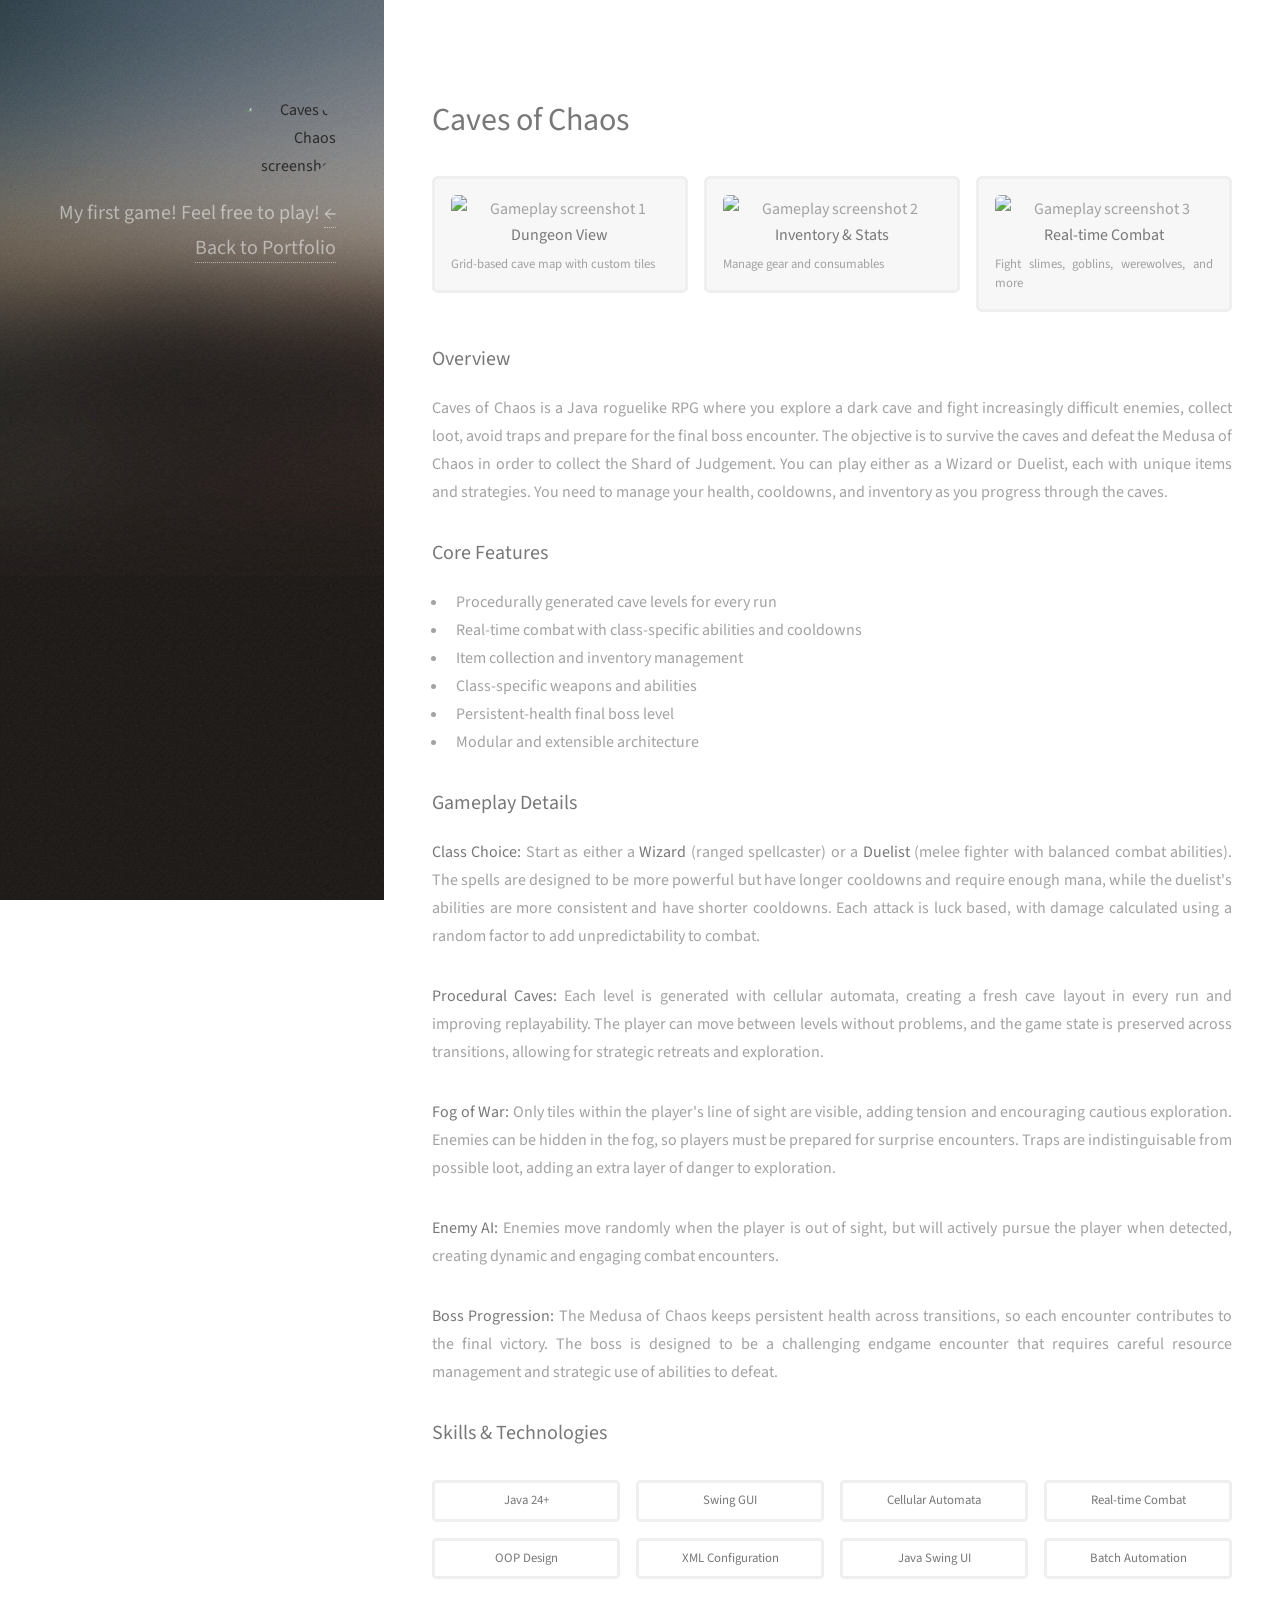
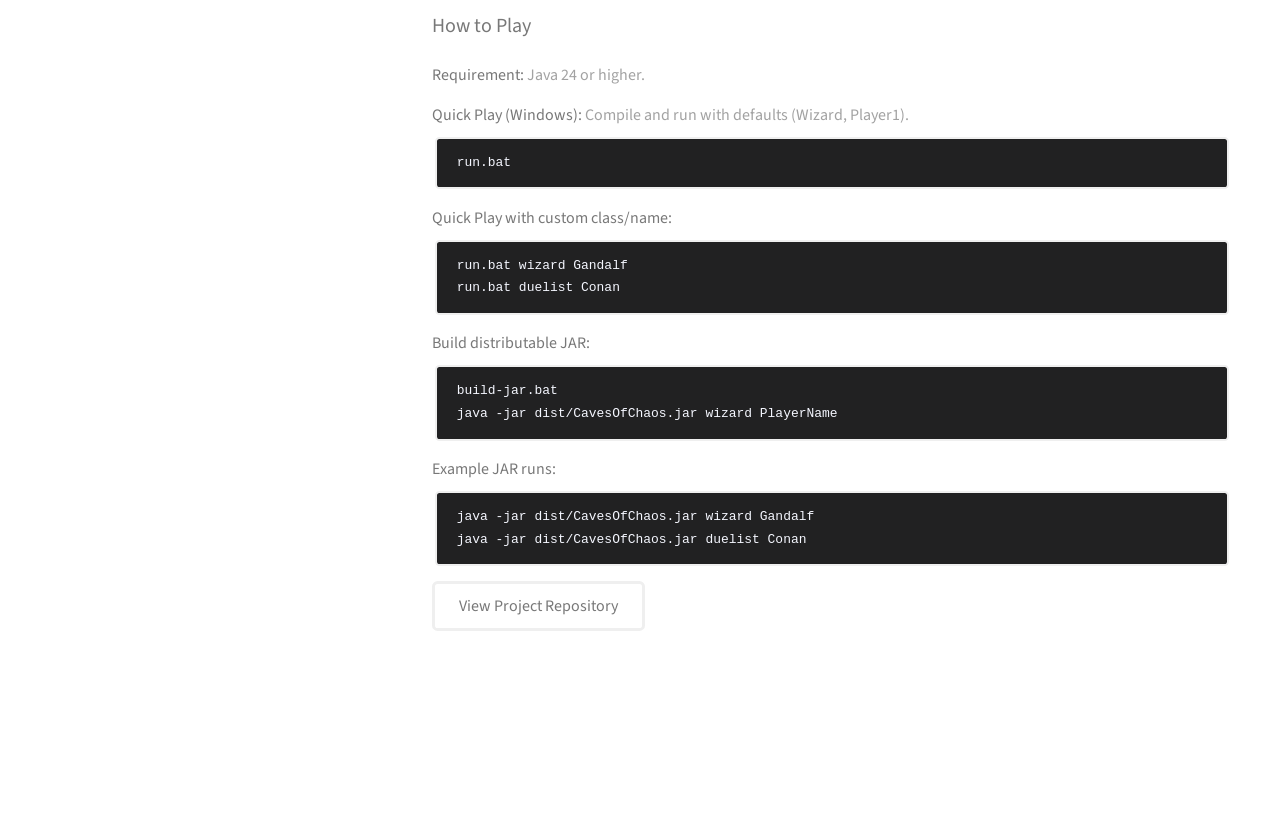
==== commit 101caad4: "Enhance instruction formatting and add code trimming functionality for improved readability" ====
--- a/projects/caves-of-chaos.html
+++ b/projects/caves-of-chaos.html
@@ -123,48 +123,60 @@
 						<h3>Skills & Technologies</h3>
 						<p>
 							<div class="row gtr-50 gtr-uniform">
-							<div class="col-3 col-6-medium col-12-small">
-								<a class="button small fit">Java 24+</a>
+								<div class="col-3 col-6-medium col-12-small">
+									<a class="button small fit">Java 24+</a>
+								</div>
+								<div class="col-3 col-6-medium col-12-small">
+									<a class="button small fit">Swing GUI</a>
+								</div>
+								<div class="col-3 col-6-medium col-12-small">
+									<a class="button small fit">Cellular Automata</a>
+								</div>
+								<div class="col-3 col-6-medium col-12-small">
+									<a class="button small fit">Real-time Combat</a>
+								</div>
+								<div class="col-3 col-6-medium col-12-small">
+									<a class="button small fit">OOP Design</a>
+								</div>
+								<div class="col-3 col-6-medium col-12-small">
+									<a class="button small fit">XML Configuration</a>
+								</div>
+								<div class="col-3 col-6-medium col-12-small">
+									<a class="button small fit">Java Swing UI</a>
+								</div>
+								<div class="col-3 col-6-medium col-12-small">
+									<a class="button small fit">Batch Automation</a>
+								</div>
 							</div>
-							<div class="col-3 col-6-medium col-12-small">
-								<a class="button small fit">Swing GUI</a>
-							</div>
-							<div class="col-3 col-6-medium col-12-small">
-								<a class="button small fit">Cellular Automata</a>
-							</div>
-							<div class="col-3 col-6-medium col-12-small">
-								<a class="button small fit">Real-time Combat</a>
-							</div>
-							<div class="col-3 col-6-medium col-12-small">
-								<a class="button small fit">OOP Design</a>
-							</div>
-							<div class="col-3 col-6-medium col-12-small">
-								<a class="button small fit">XML Configuration</a>
-							</div>
-							<div class="col-3 col-6-medium col-12-small">
-								<a class="button small fit">Java Swing UI</a>
-							</div>
-							<div class="col-3 col-6-medium col-12-small">
-								<a class="button small fit">Batch Automation</a>
-							</div>
-						</div>
 						</p>
 						
 						<!-- How to Play -->
 						<h3>How to Play</h3>
-						<p><strong>Requirement:</strong> Java 24 or higher.<br />
-						<strong>Quick Play (Windows):</strong> compile and run with defaults (Wizard, Player1).
-						<pre><code class="language-bash">run.bat</code></pre>
-						<strong>Quick Play with custom class/name:</strong>
-						<pre><code class="language-bash">run.bat wizard Gandalf
-run.bat duelist Conan</code></pre>
-						<strong>Build distributable JAR:</strong>
-						<pre><code class="language-bash">build-jar.bat
-java -jar dist/CavesOfChaos.jar wizard PlayerName</code></pre>
-						<strong>Example JAR runs:</strong>
-						<pre><code class="language-bash">java -jar dist/CavesOfChaos.jar wizard Gandalf
-java -jar dist/CavesOfChaos.jar duelist Conan</code></pre>
-						</p>
+						<div class="instruction-group">
+							<p><strong>Requirement:</strong> Java 24 or higher.</p>
+						</div>
+						<div class="instruction-group">
+							<p><strong>Quick Play (Windows):</strong> Compile and run with defaults (Wizard, Player1).</p>
+							<pre><code class="language-bash" data-trim>run.bat</code></pre>
+						</div>
+						<div class="instruction-group">
+							<p><strong>Quick Play with custom class/name:</strong></p>
+							<pre><code class="language-bash" data-trim>
+								run.bat wizard Gandalf
+								run.bat duelist Conan</code></pre>
+						</div>
+						<div class="instruction-group">
+							<p><strong>Build distributable JAR:</strong></p>
+							<pre><code class="language-bash" data-trim>
+								build-jar.bat
+								java -jar dist/CavesOfChaos.jar wizard PlayerName</code></pre>
+						</div>
+						<div class="instruction-group">
+							<p><strong>Example JAR runs:</strong></p>
+							<pre><code class="language-bash" data-trim>
+							java -jar dist/CavesOfChaos.jar wizard Gandalf
+							java -jar dist/CavesOfChaos.jar duelist Conan</code></pre>
+						</div>
 						<ul class="actions">
 							<li><a href="https://github.com/marrln/Caves-of-Chaos-JAVA-RPG-GAME" class="button">View Project Repository</a></li>
 						</ul>
@@ -194,6 +206,7 @@
 			<script src="../assets/js/breakpoints.min.js"></script>
 			<script src="../assets/js/util.js"></script>
 			<script src="../assets/js/main.js"></script>
+			<script src="../assets/js/code-trim.js"></script>
 
 	</body>
 </html>
--- a/assets/css/main.css
+++ b/assets/css/main.css
@@ -234,6 +234,18 @@
 			border-radius: 0.35em;
 			color: #f5f7ff;
 			text-shadow: none;
+		}
+
+		.instruction-group {
+			margin: 0 0 0.75em 0;
+		}
+
+		.instruction-group p {
+			margin: 0 0 0.5em 0;
+		}
+
+		.instruction-group pre {
+			margin: 0 0 1em 0;
 		}
 
 	.align-left {
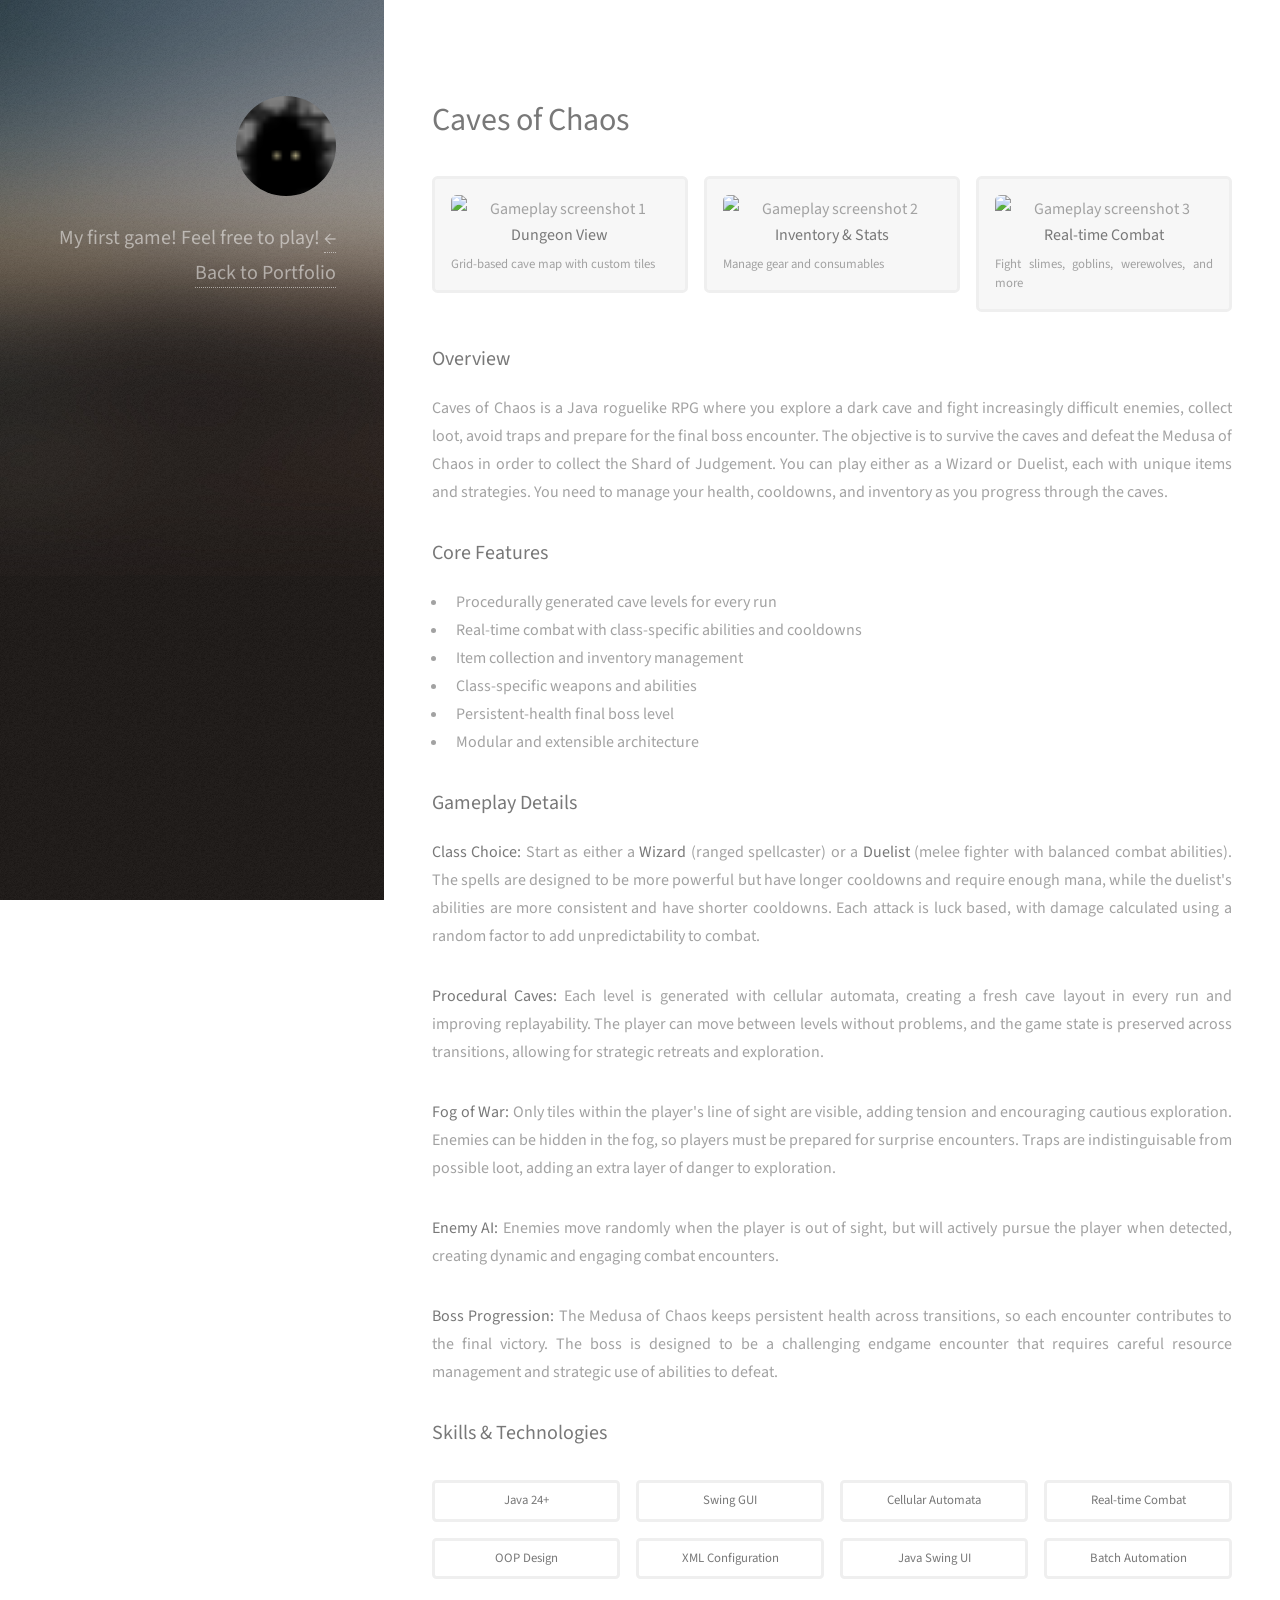
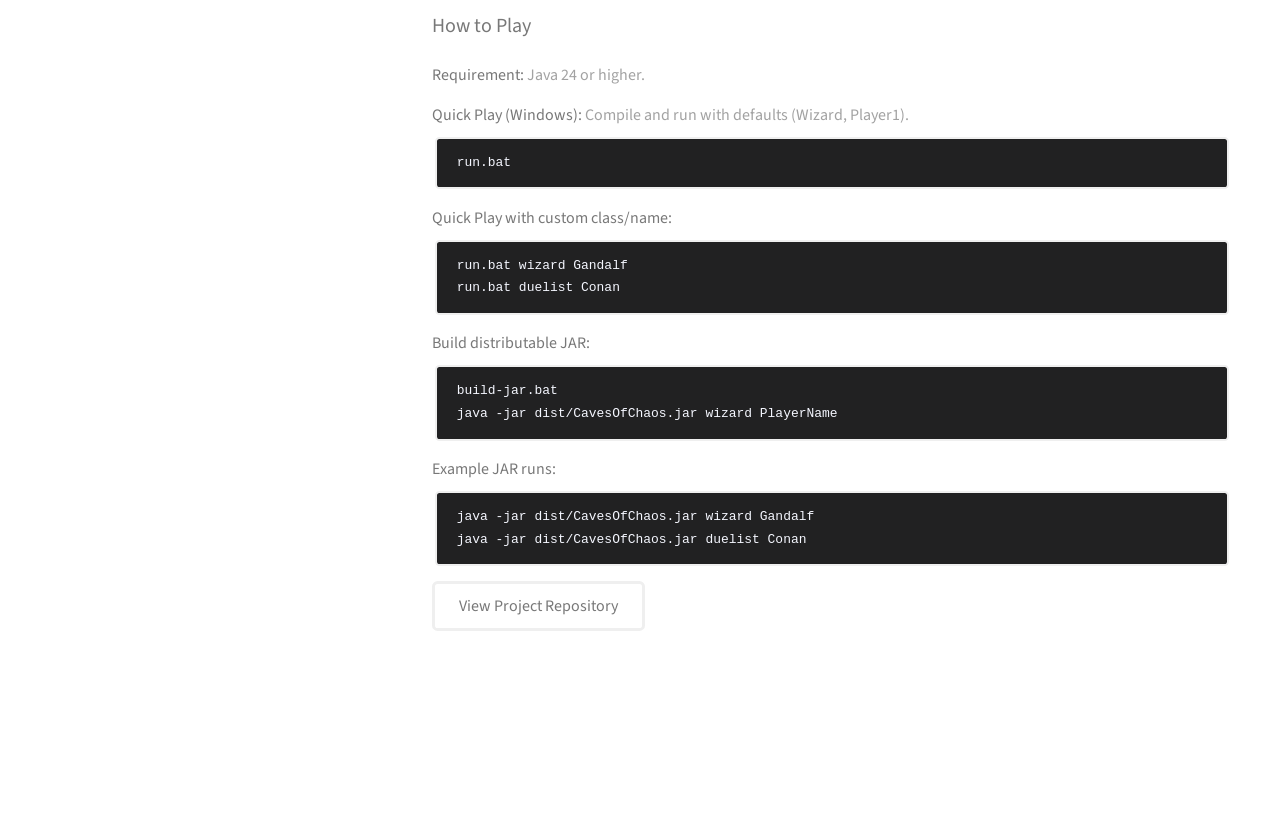
==== commit 175e3467: "Add Caves of Chaos icon image and update reference in HTML" ====
--- a/projects/caves-of-chaos.html
+++ b/projects/caves-of-chaos.html
@@ -12,7 +12,7 @@
 		<header id="header">
 			<div class="inner">
 				<a href="../index.html" class="image avatar">
-					<img src="../images/caves-of-chaos/icon.jpg" alt="Caves of Chaos screenshot" />
+					<img src="../images/caves-of-chaos/icon.png" alt="Caves of Chaos Icon" />
 				</a>
 				<h1>
 					My first game! <br />
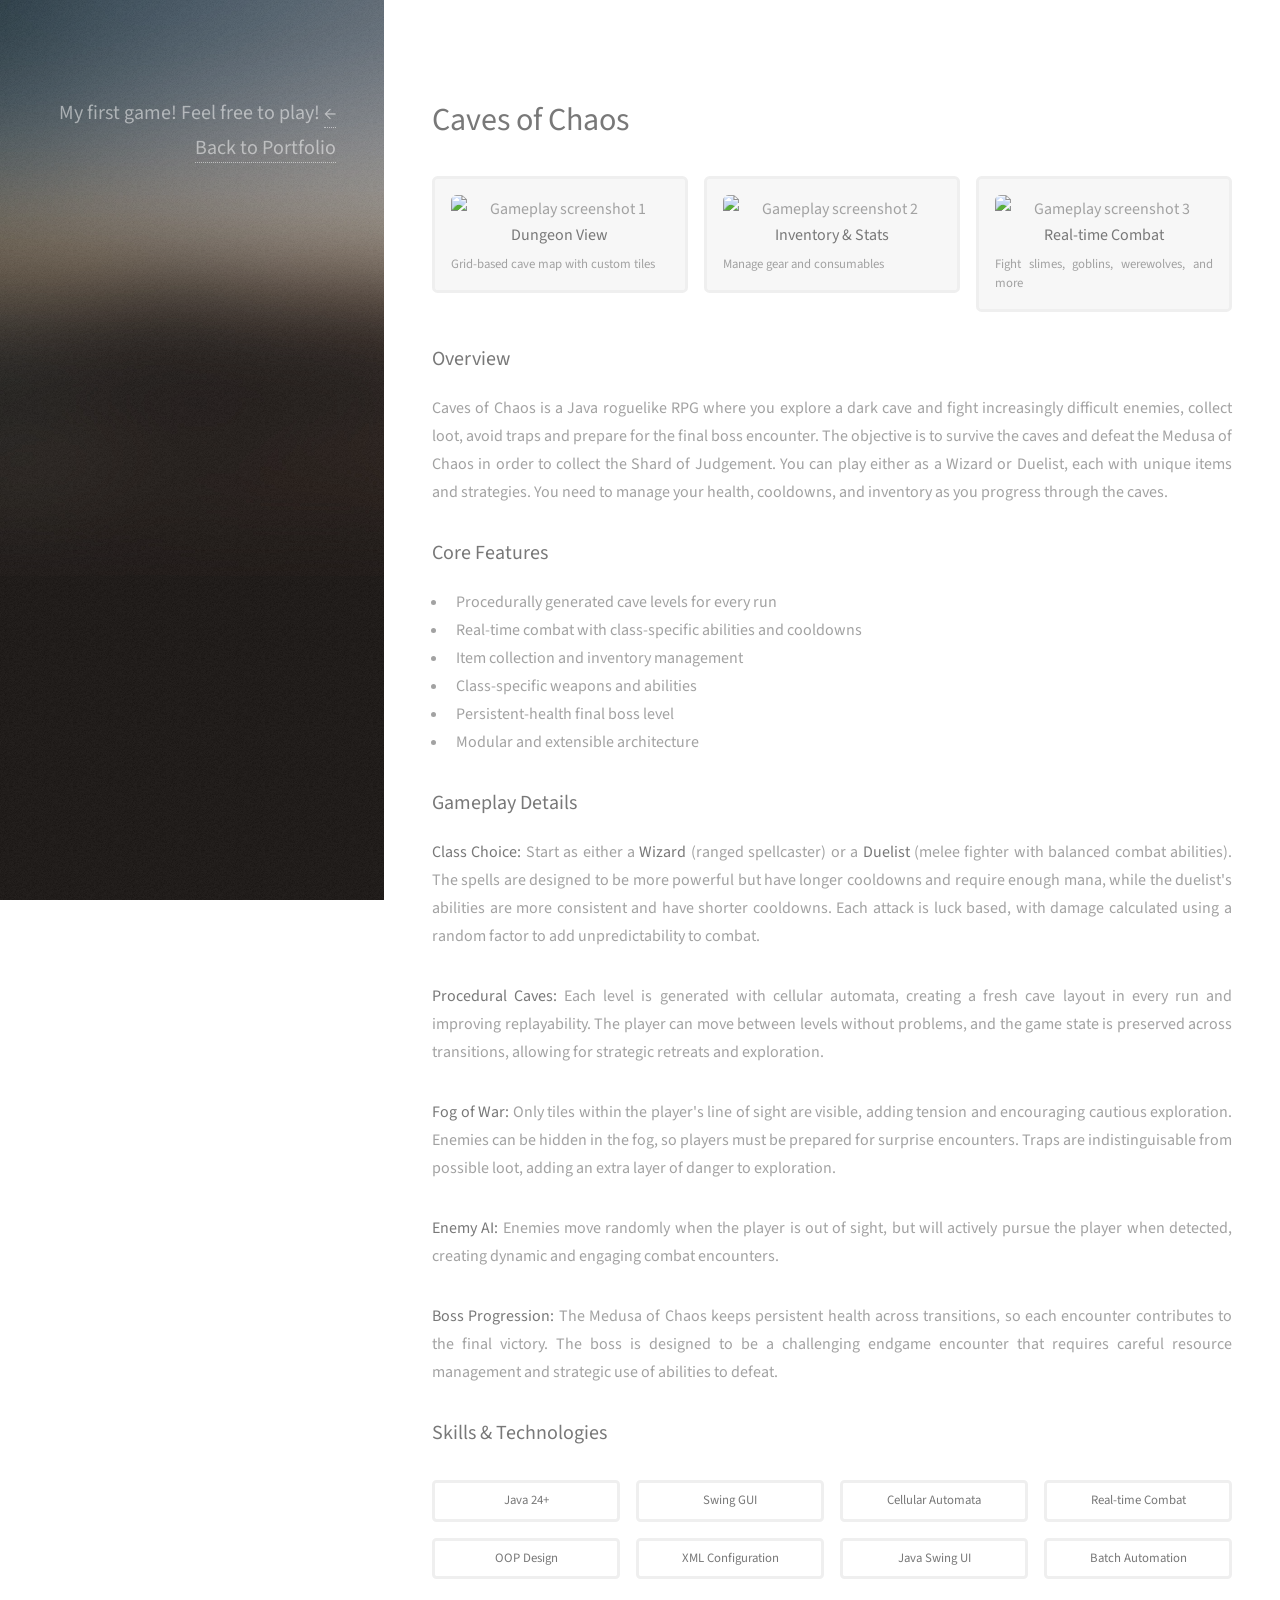
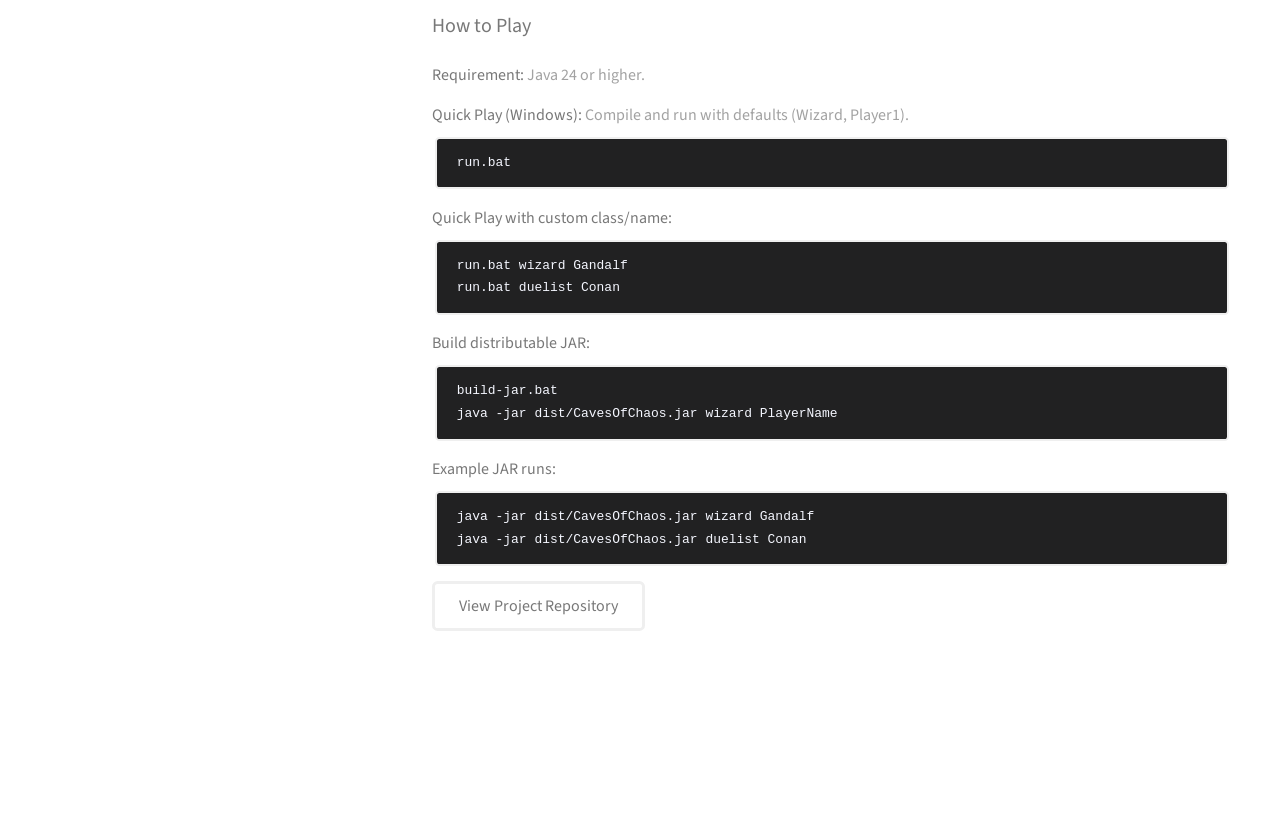
==== commit 6aaf5b15: "Remove Caves of Chaos icon images and update HTML to reflect changes" ====
--- a/projects/caves-of-chaos.html
+++ b/projects/caves-of-chaos.html
@@ -11,12 +11,9 @@
 		<!-- Header -->
 		<header id="header">
 			<div class="inner">
-				<a href="../index.html" class="image avatar">
-					<img src="../images/caves-of-chaos/icon.png" alt="Caves of Chaos Icon" />
-				</a>
 				<h1>
 					My first game! <br />
-					Feel free to play! <br />
+					Feel free to play! <br /><br />
 					<a href="../index.html">← Back to Portfolio</a>
 				</h1>
 			</div>
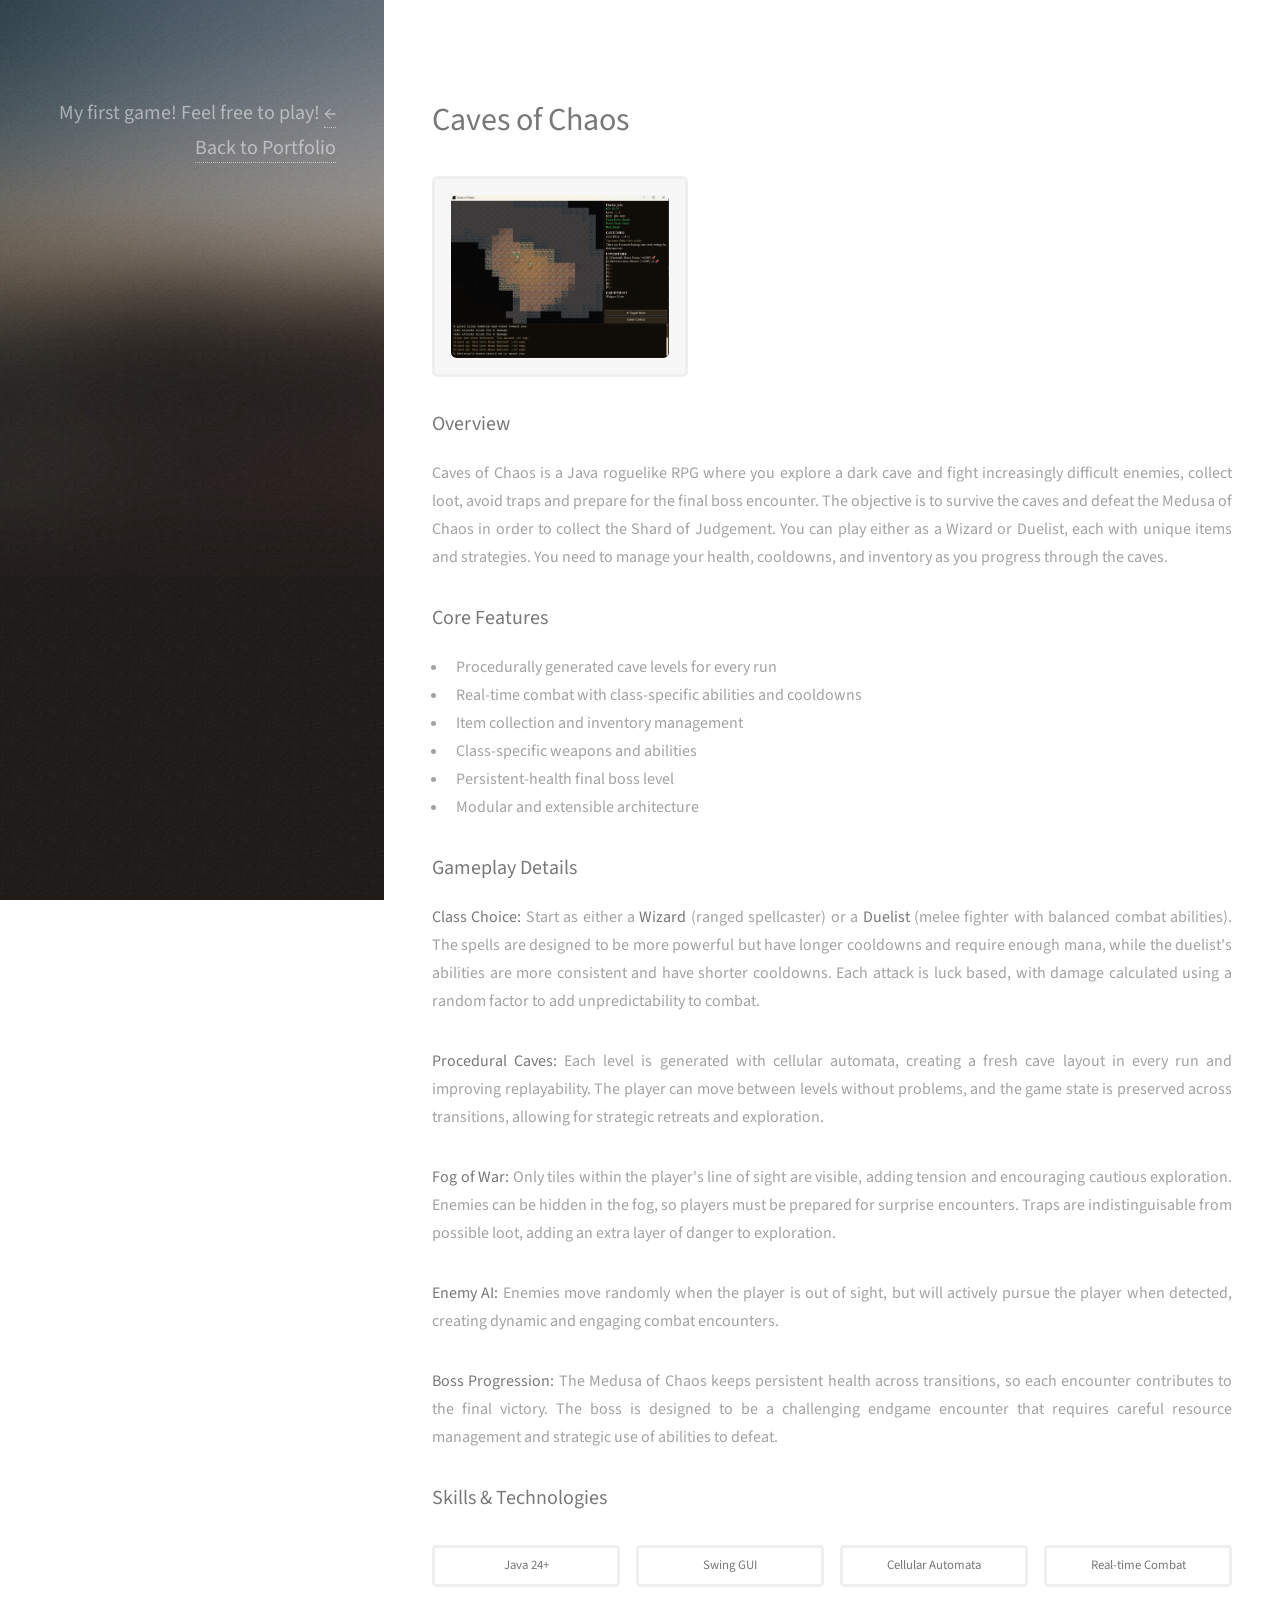
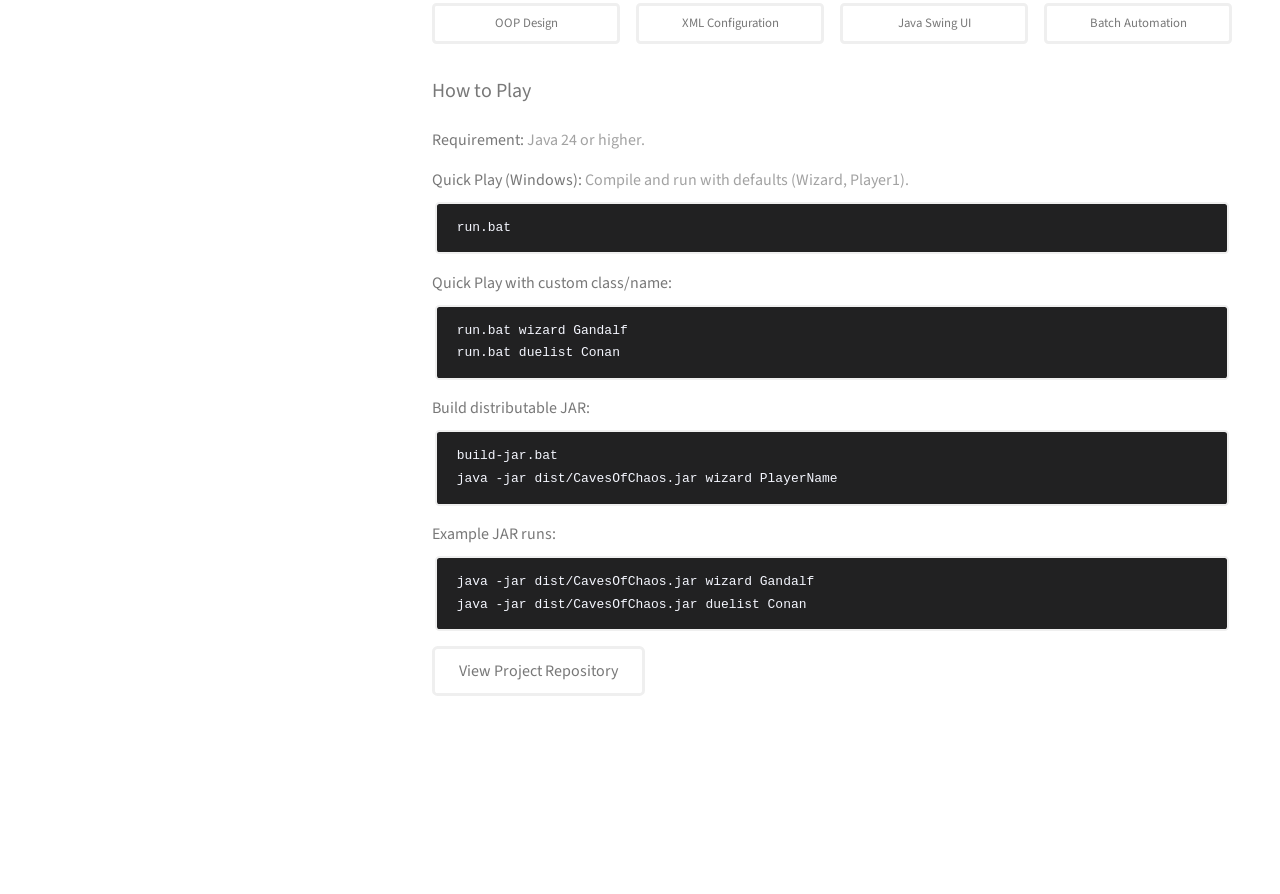
==== commit 671b6466: "Comment out unused gameplay sections in Caves of Chaos project" ====
--- a/projects/caves-of-chaos.html
+++ b/projects/caves-of-chaos.html
@@ -37,11 +37,11 @@
 							<article class="col-4 work-item">
 									<a href="../images/caves-of-chaos/gameplay1.jpg" class="image fit thumb popup">
 										<img src="../images/caves-of-chaos/gameplay1.jpg" alt="Gameplay screenshot 1" />
-									<h3>Dungeon View</h3>
-									<p>Grid‑based cave map with custom tiles</p>
+									<!-- <h3>Dungeon View</h3>
+									<p>Grid‑based cave map with custom tiles</p> -->
 								</a>
 							</article>
-							<article class="col-4 work-item">
+							<!-- <article class="col-4 work-item">
 									<a href="../images/caves-of-chaos/gameplay2.jpg" class="image fit thumb popup">
 										<img src="../images/caves-of-chaos/gameplay2.jpg" alt="Gameplay screenshot 2" />
 									<h3>Inventory & Stats</h3>
@@ -54,7 +54,7 @@
 									<h3>Real-time Combat</h3>
 									<p>Fight slimes, goblins, werewolves, and more</p>
 								</a>
-							</article>
+							</article> -->
 						</div>
 
 						<h3>Overview</h3>
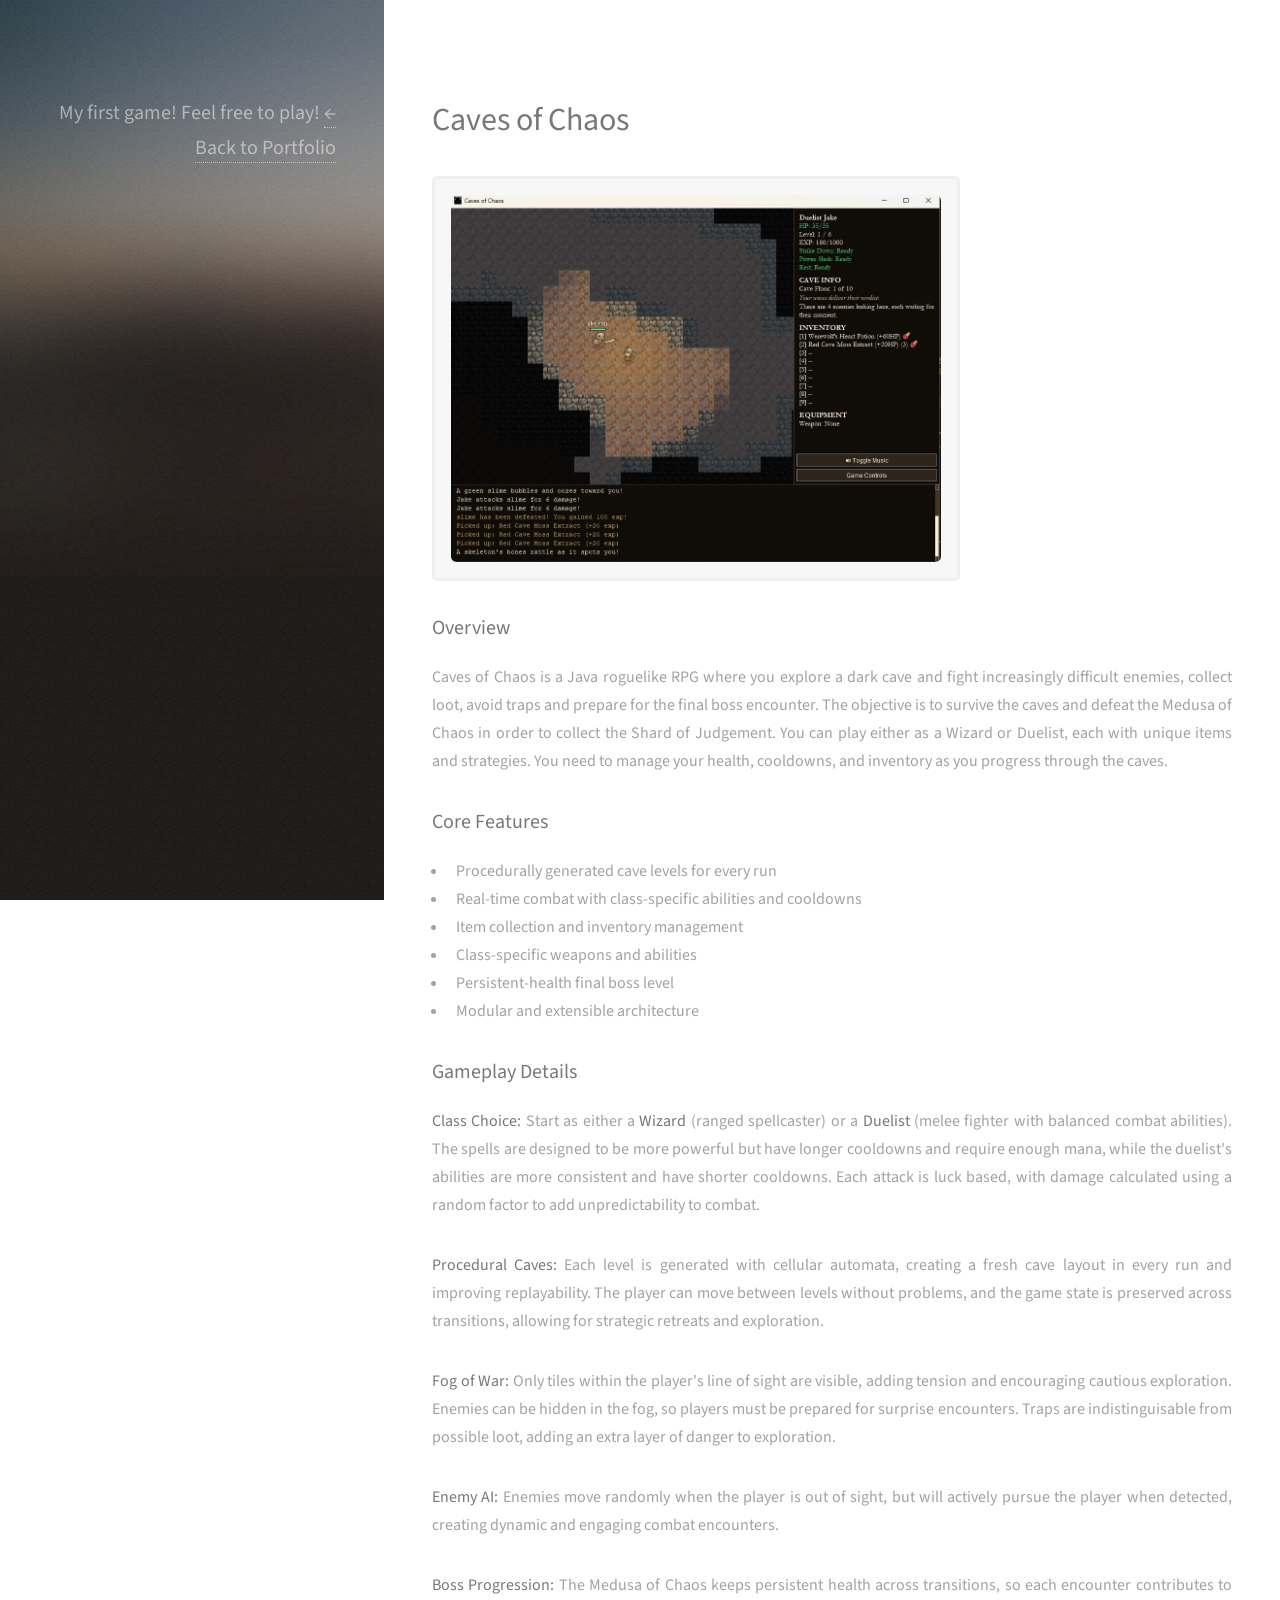
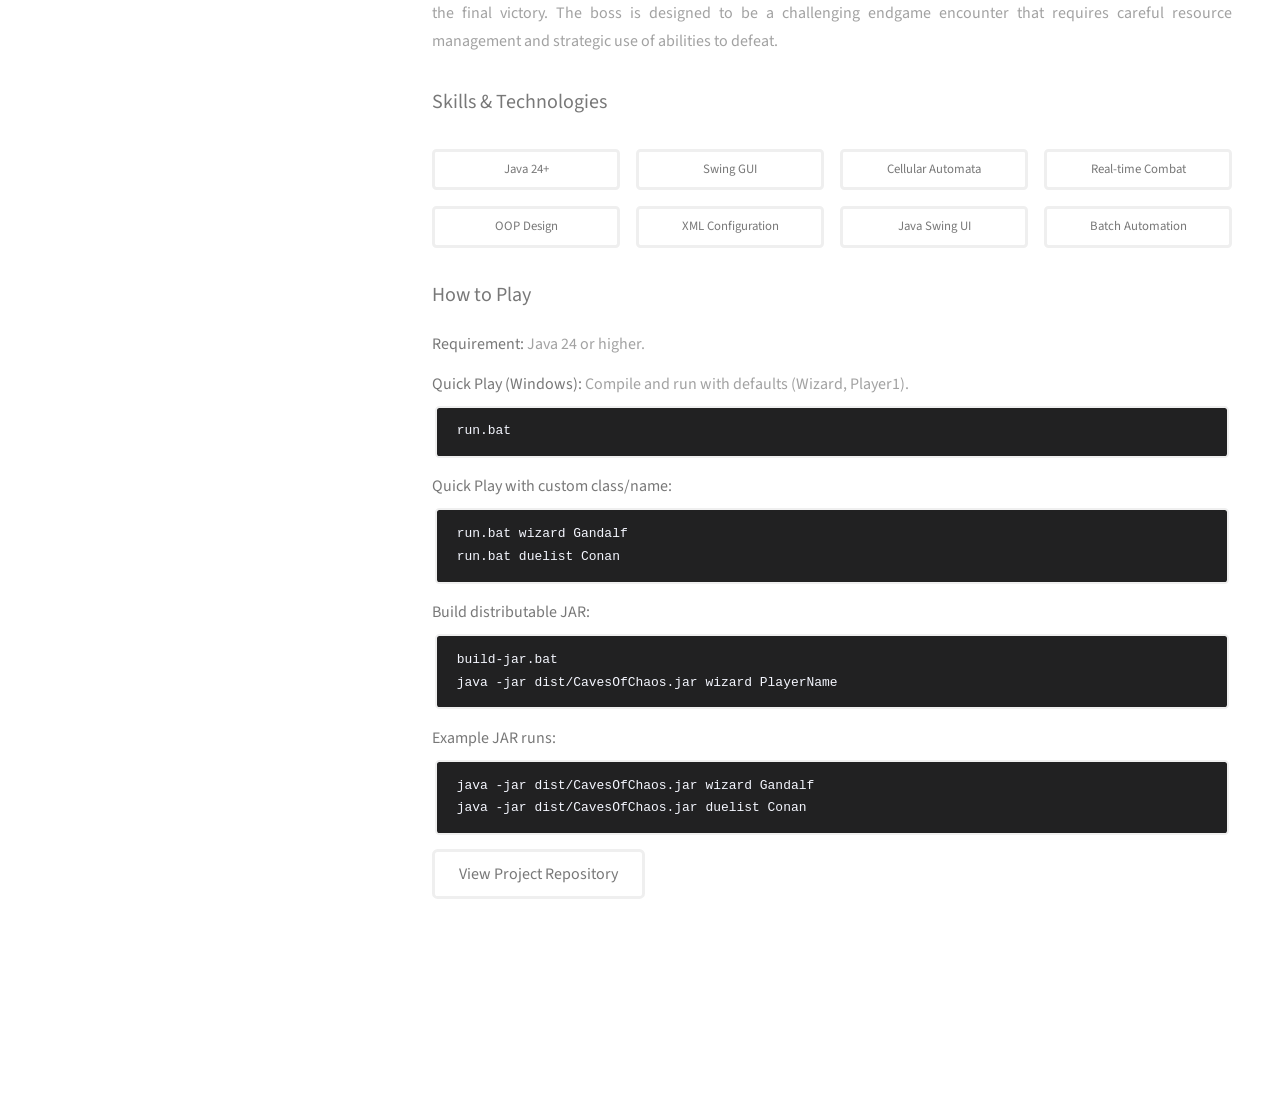
==== commit 92ef7640: "Update screenshot layout for Caves of Chaos project" ====
--- a/projects/caves-of-chaos.html
+++ b/projects/caves-of-chaos.html
@@ -34,7 +34,7 @@
 
 						<!-- Screenshots (3 thumbnails in a row) -->
 						<div class="row gtr-50 gtr-uniform">
-							<article class="col-4 work-item">
+							<article class="col-8 work-item">
 									<a href="../images/caves-of-chaos/gameplay1.jpg" class="image fit thumb popup">
 										<img src="../images/caves-of-chaos/gameplay1.jpg" alt="Gameplay screenshot 1" />
 									<!-- <h3>Dungeon View</h3>
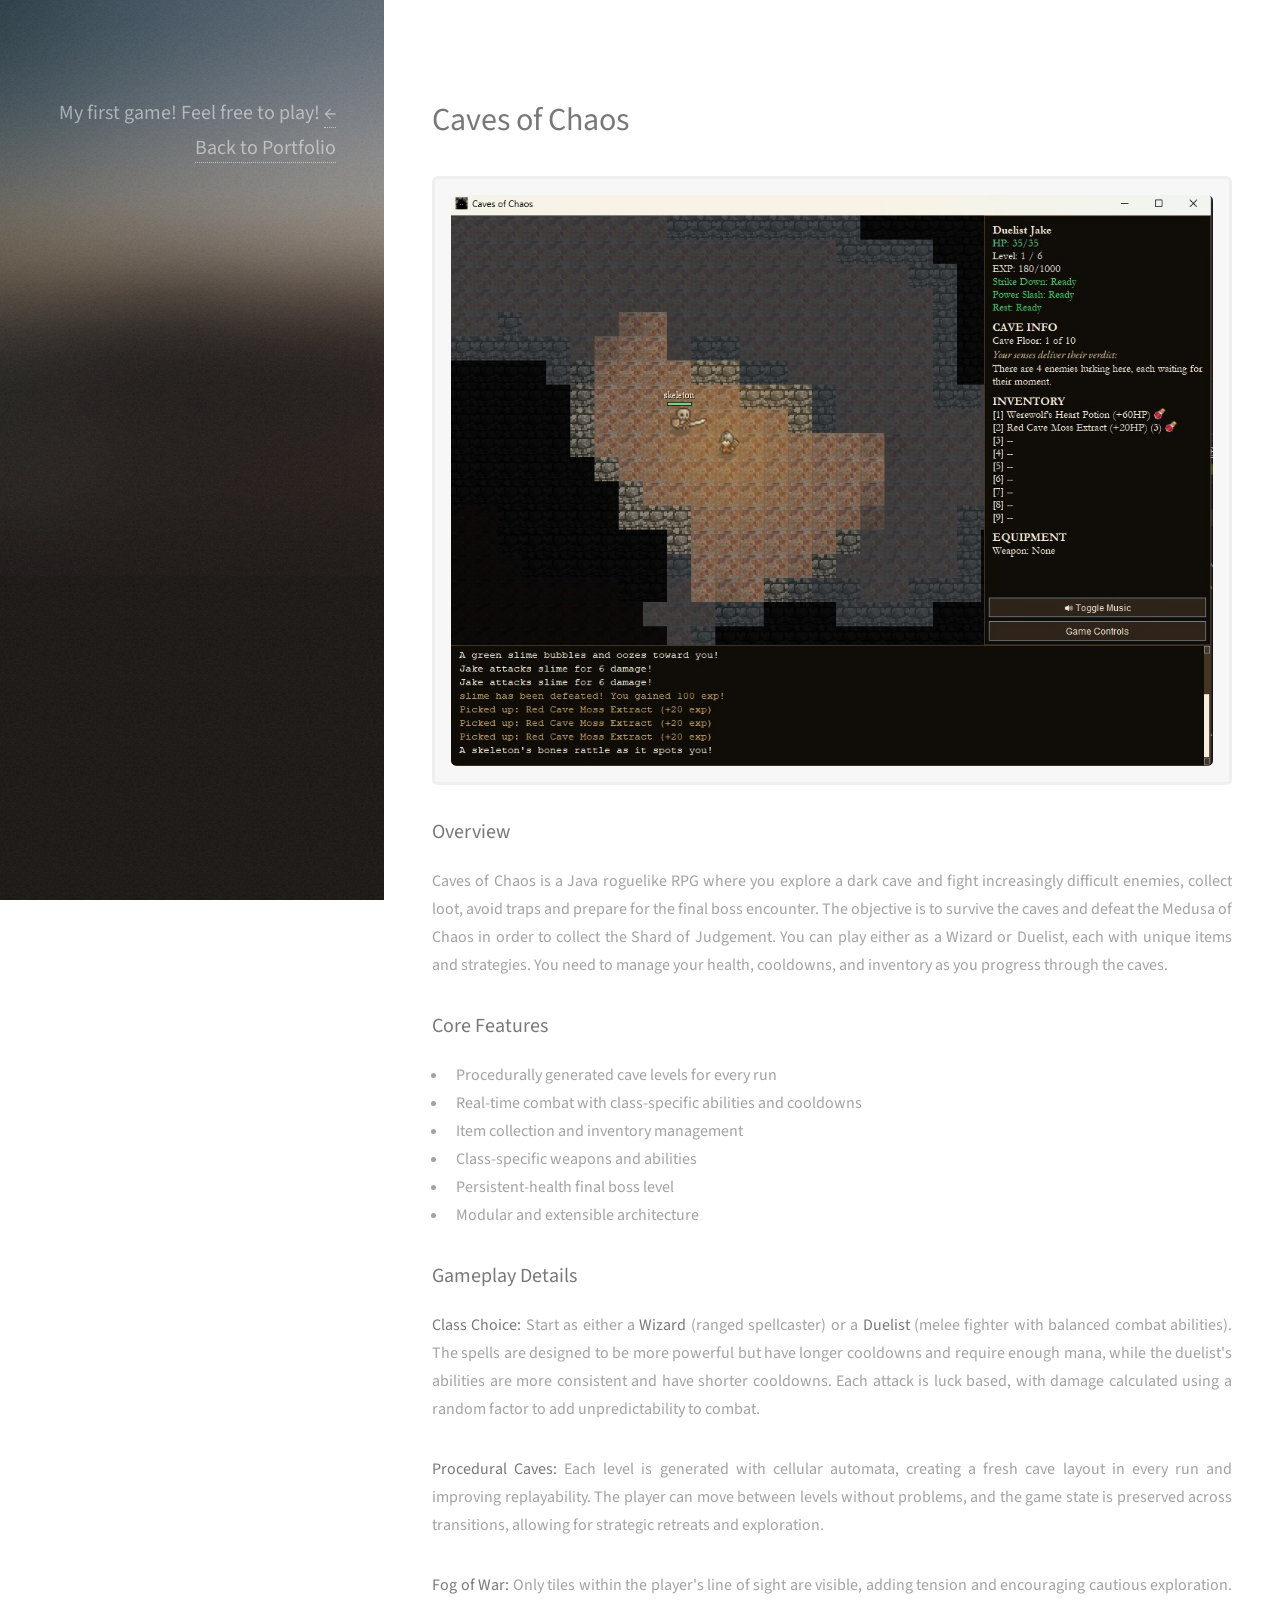
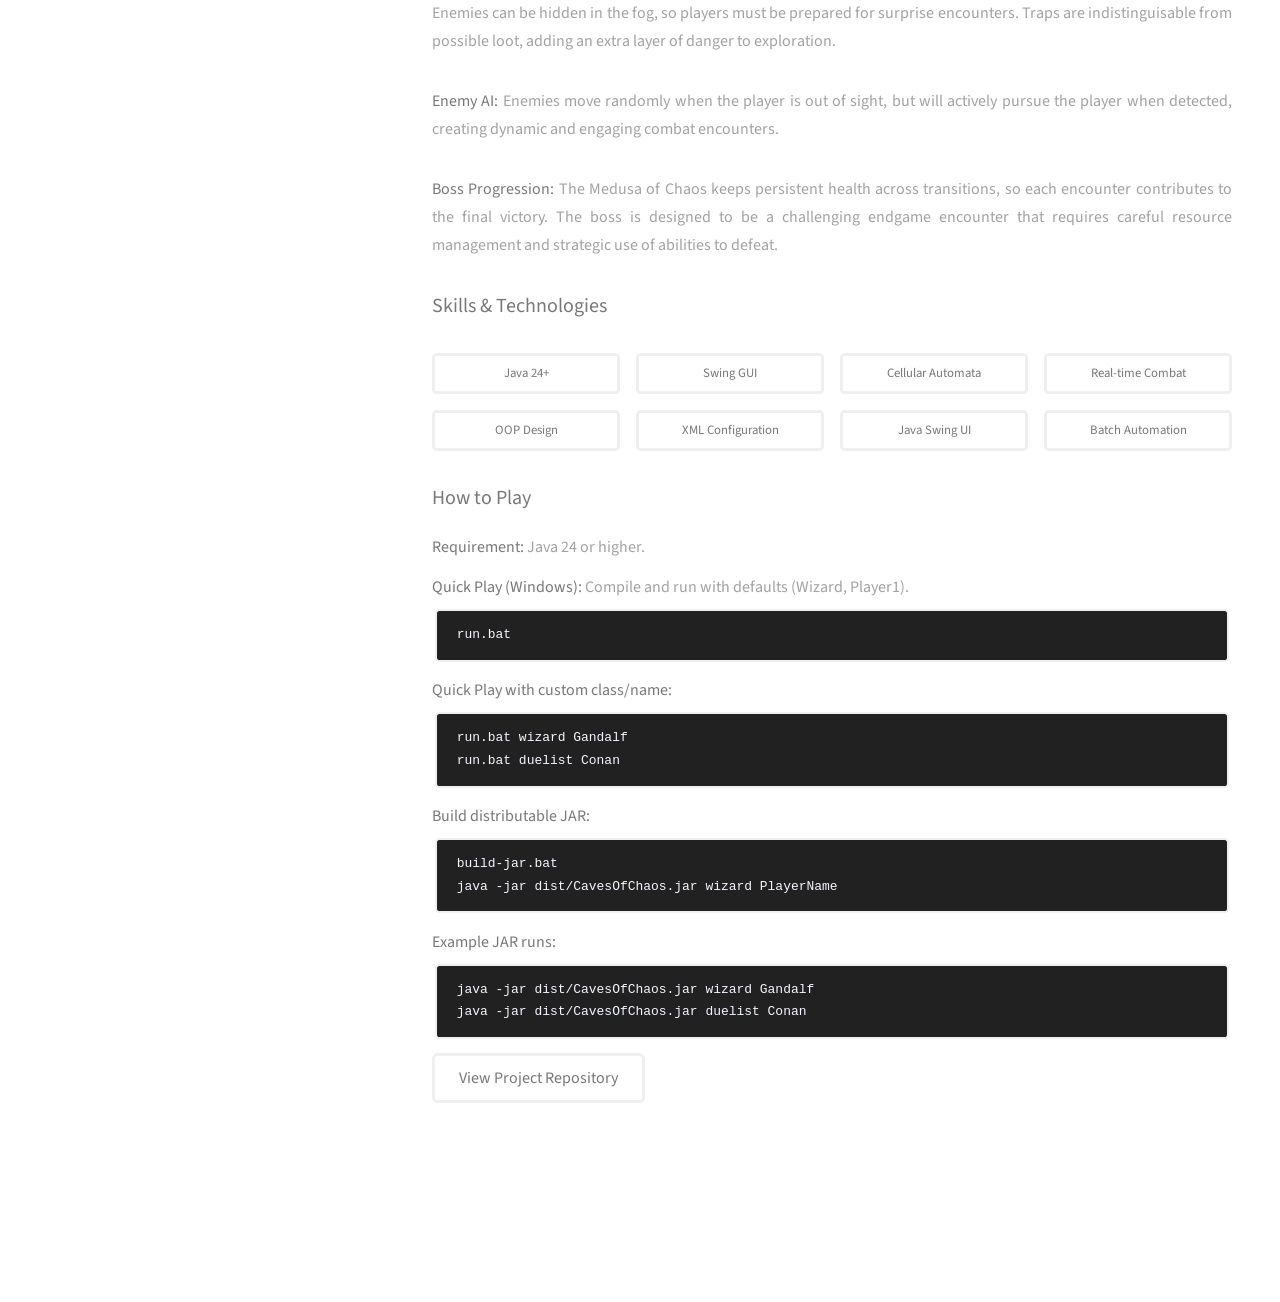
==== commit c57c8efd: "Update screenshot layout to use full-width for gameplay image in Caves of Chaos project" ====
--- a/projects/caves-of-chaos.html
+++ b/projects/caves-of-chaos.html
@@ -34,7 +34,7 @@
 
 						<!-- Screenshots (3 thumbnails in a row) -->
 						<div class="row gtr-50 gtr-uniform">
-							<article class="col-8 work-item">
+							<article class="col-12 work-item">
 									<a href="../images/caves-of-chaos/gameplay1.jpg" class="image fit thumb popup">
 										<img src="../images/caves-of-chaos/gameplay1.jpg" alt="Gameplay screenshot 1" />
 									<!-- <h3>Dungeon View</h3>
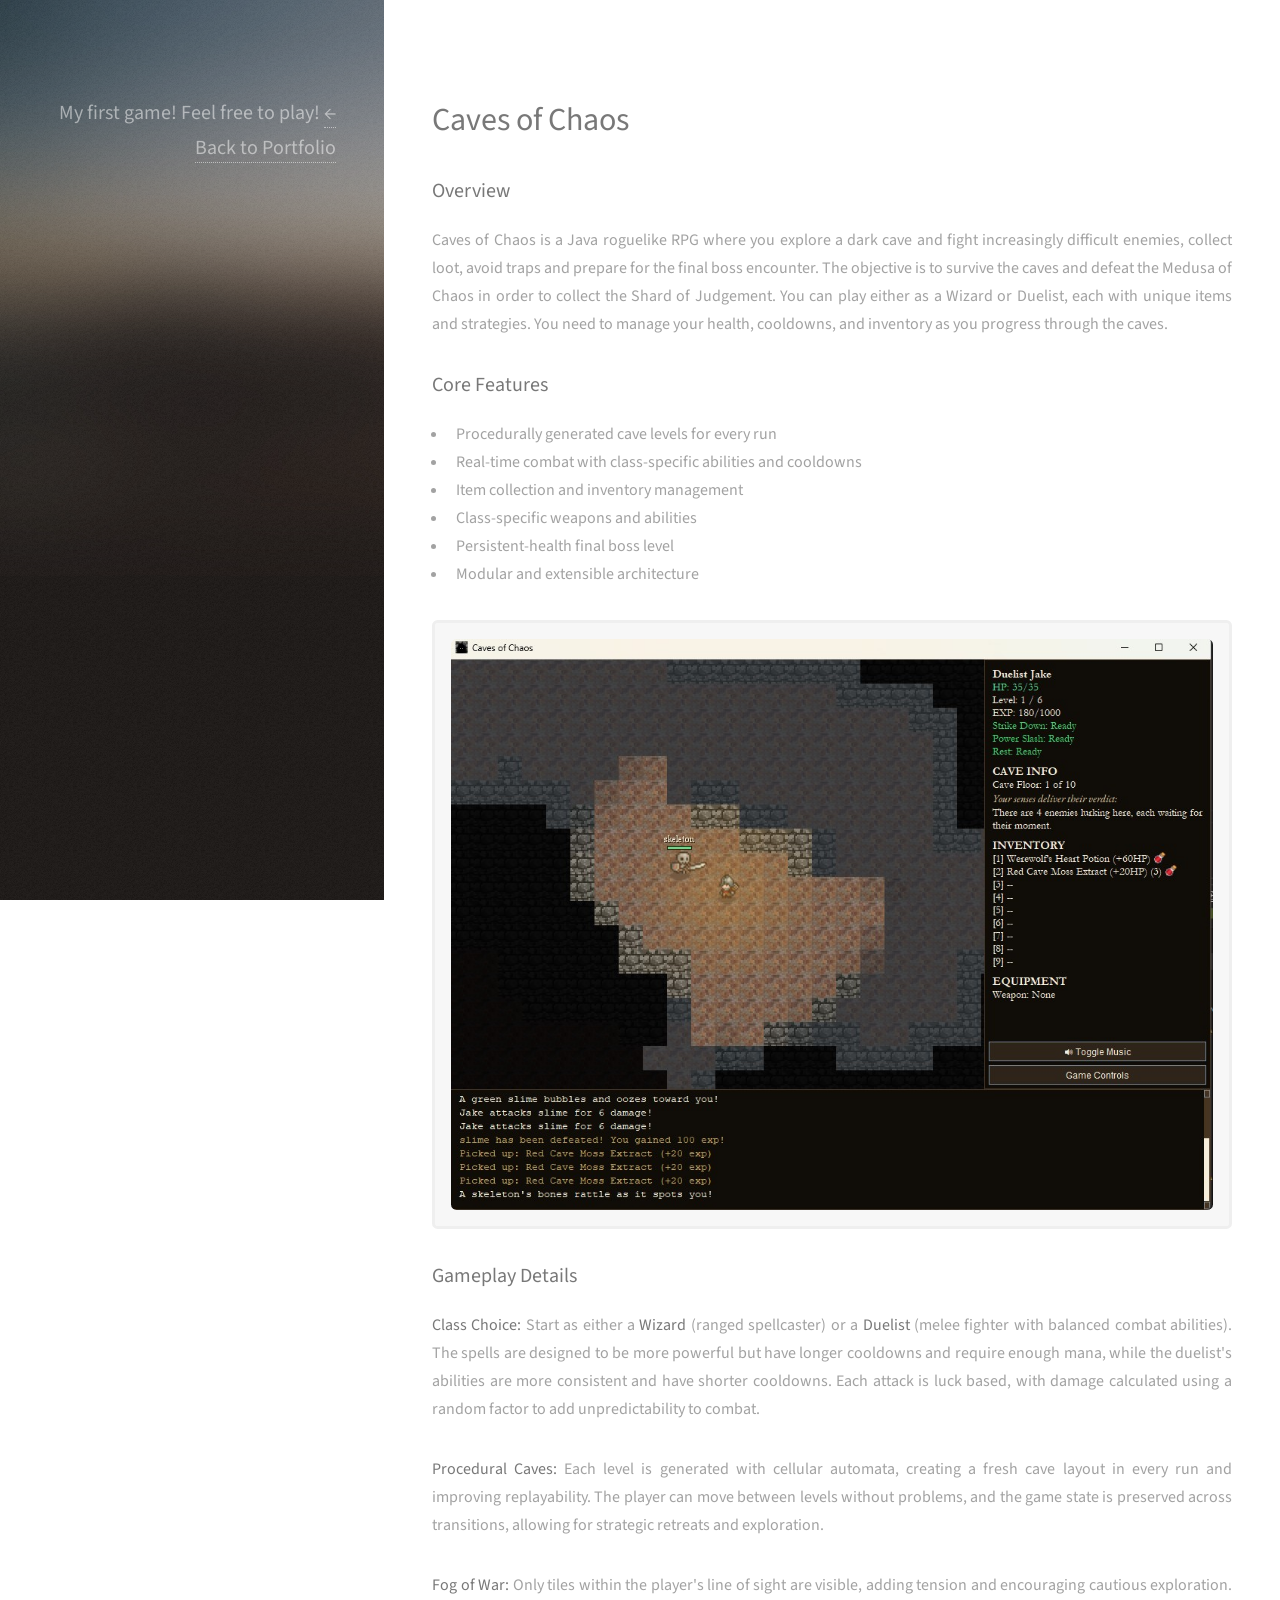
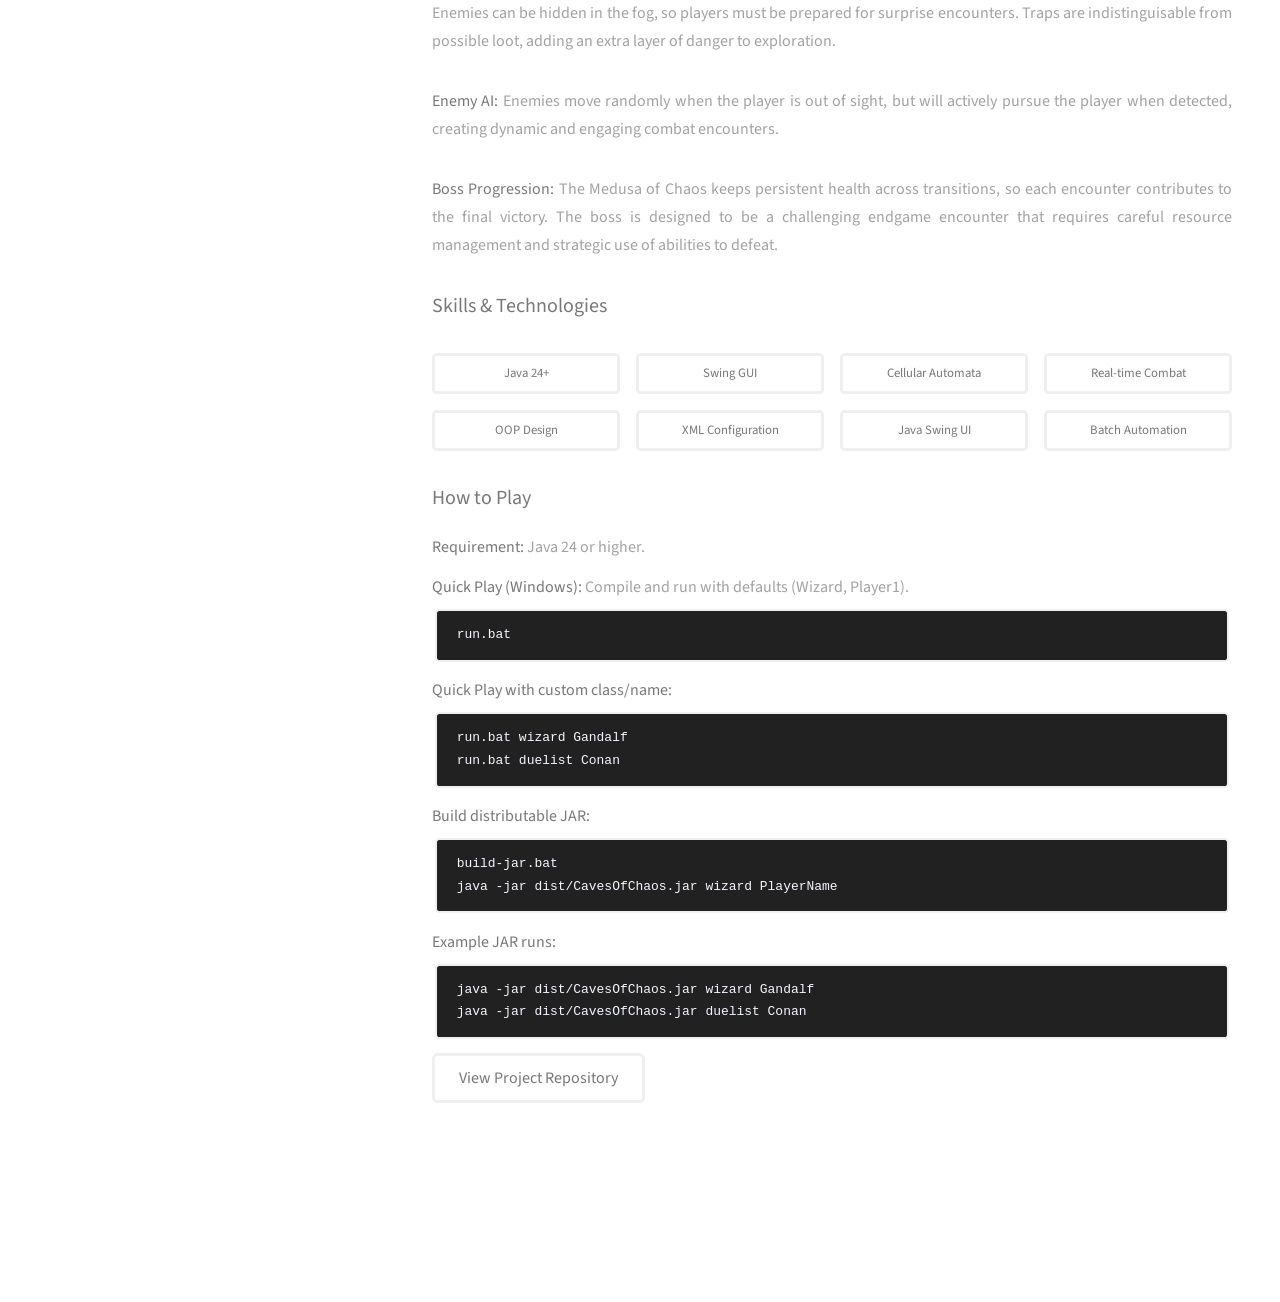
==== commit df2edb0f: "Change presentation flow" ====
--- a/projects/caves-of-chaos.html
+++ b/projects/caves-of-chaos.html
@@ -32,6 +32,27 @@
 							<h2>Caves of Chaos</h2>
 						</header>
 
+						<h3>Overview</h3>
+						<p>
+							Caves of Chaos is a Java roguelike RPG where you 
+							explore a dark cave and fight increasingly difficult enemies, 
+							collect loot, avoid traps and prepare for the final boss encounter. 
+							The objective is to survive the caves and defeat the Medusa of Chaos
+							in order to collect the Shard of Judgement.
+							You can play either as a Wizard or Duelist, each with unique items and strategies.
+							You need to manage your health, cooldowns, and inventory as you progress through the caves.
+						</p>
+
+						<h3>Core Features</h3>
+						<ul>
+							<li>Procedurally generated cave levels for every run</li>
+							<li>Real-time combat with class-specific abilities and cooldowns</li>
+							<li>Item collection and inventory management</li>
+							<li>Class-specific weapons and abilities</li>
+							<li>Persistent-health final boss level</li>
+							<li>Modular and extensible architecture</li>
+						</ul>
+						
 						<!-- Screenshots (3 thumbnails in a row) -->
 						<div class="row gtr-50 gtr-uniform">
 							<article class="col-12 work-item">
@@ -57,27 +78,6 @@
 							</article> -->
 						</div>
 
-						<h3>Overview</h3>
-						<p>
-							Caves of Chaos is a Java roguelike RPG where you 
-							explore a dark cave and fight increasingly difficult enemies, 
-							collect loot, avoid traps and prepare for the final boss encounter. 
-							The objective is to survive the caves and defeat the Medusa of Chaos
-							in order to collect the Shard of Judgement.
-							You can play either as a Wizard or Duelist, each with unique items and strategies.
-							You need to manage your health, cooldowns, and inventory as you progress through the caves.
-						</p>
-
-						<h3>Core Features</h3>
-						<ul>
-							<li>Procedurally generated cave levels for every run</li>
-							<li>Real-time combat with class-specific abilities and cooldowns</li>
-							<li>Item collection and inventory management</li>
-							<li>Class-specific weapons and abilities</li>
-							<li>Persistent-health final boss level</li>
-							<li>Modular and extensible architecture</li>
-						</ul>
-
 						<h3>Gameplay Details</h3>
 						<p>
 							<strong>Class Choice:</strong> 
